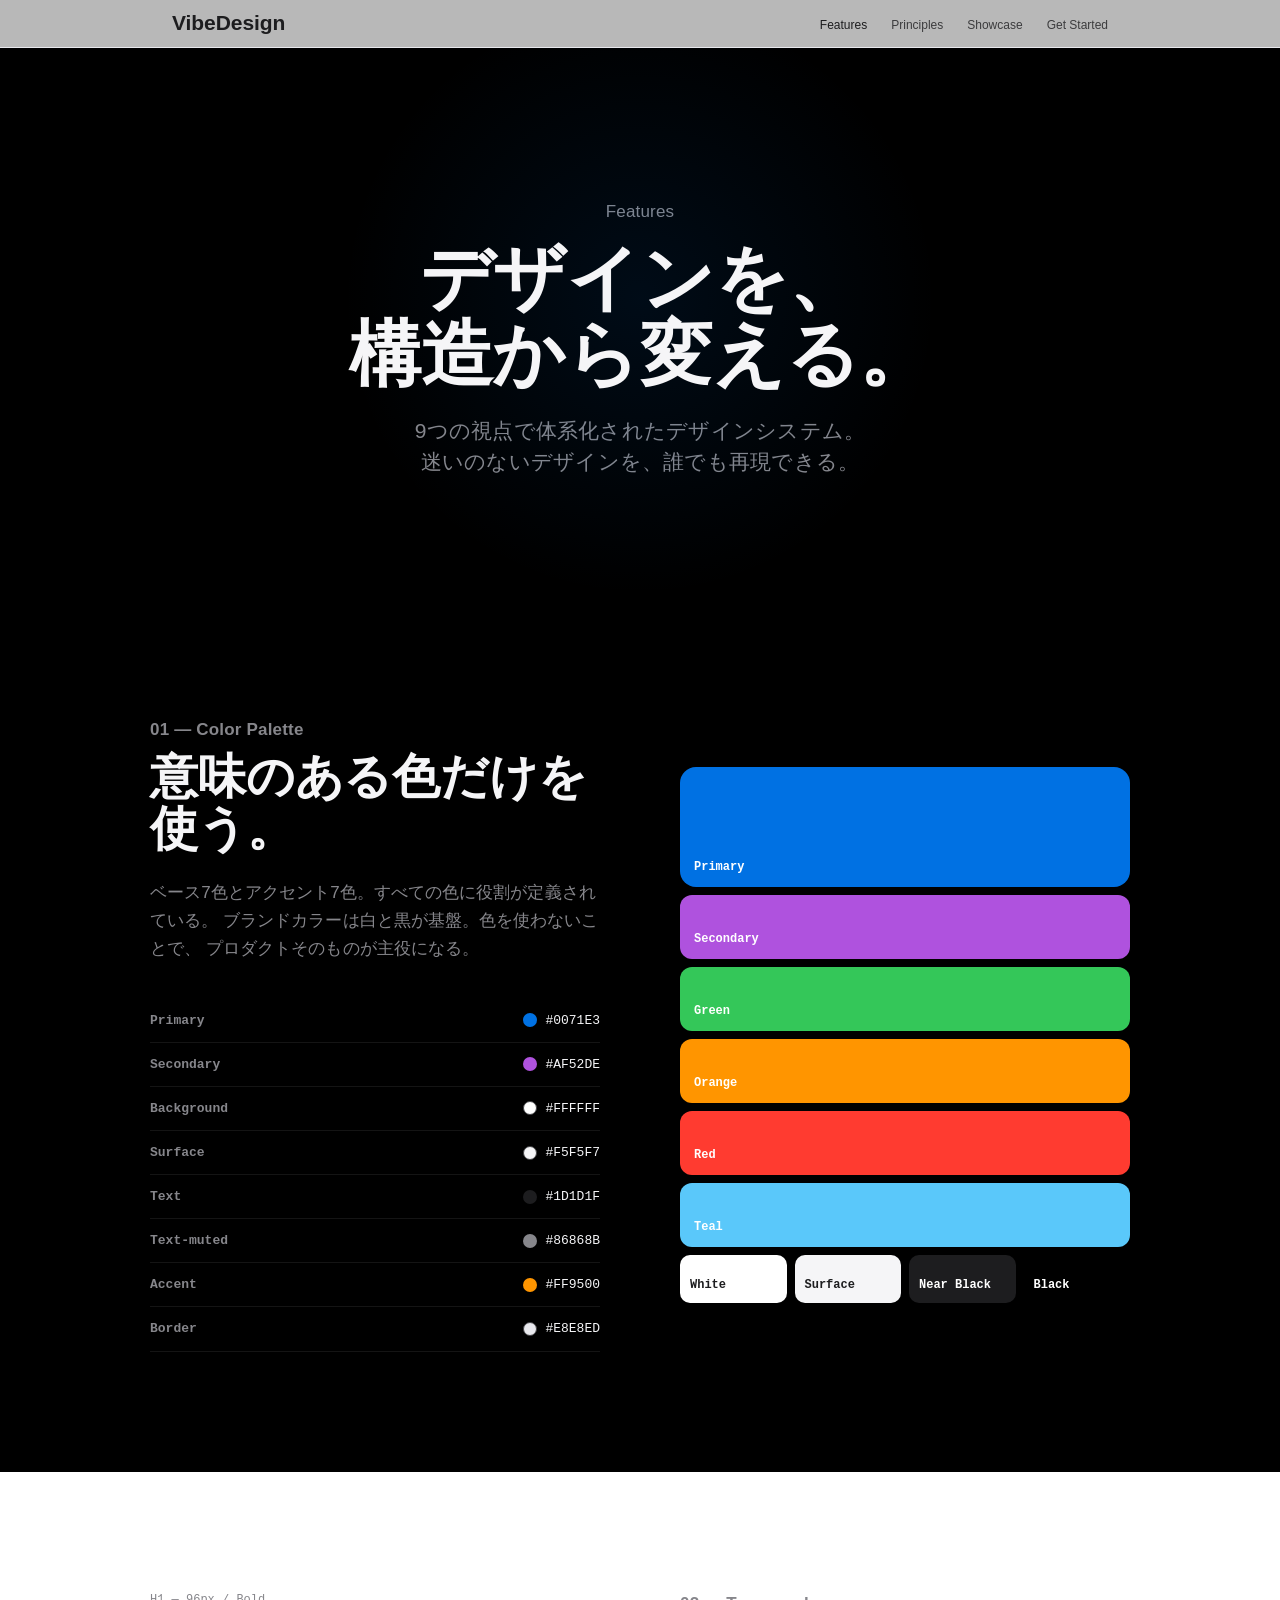
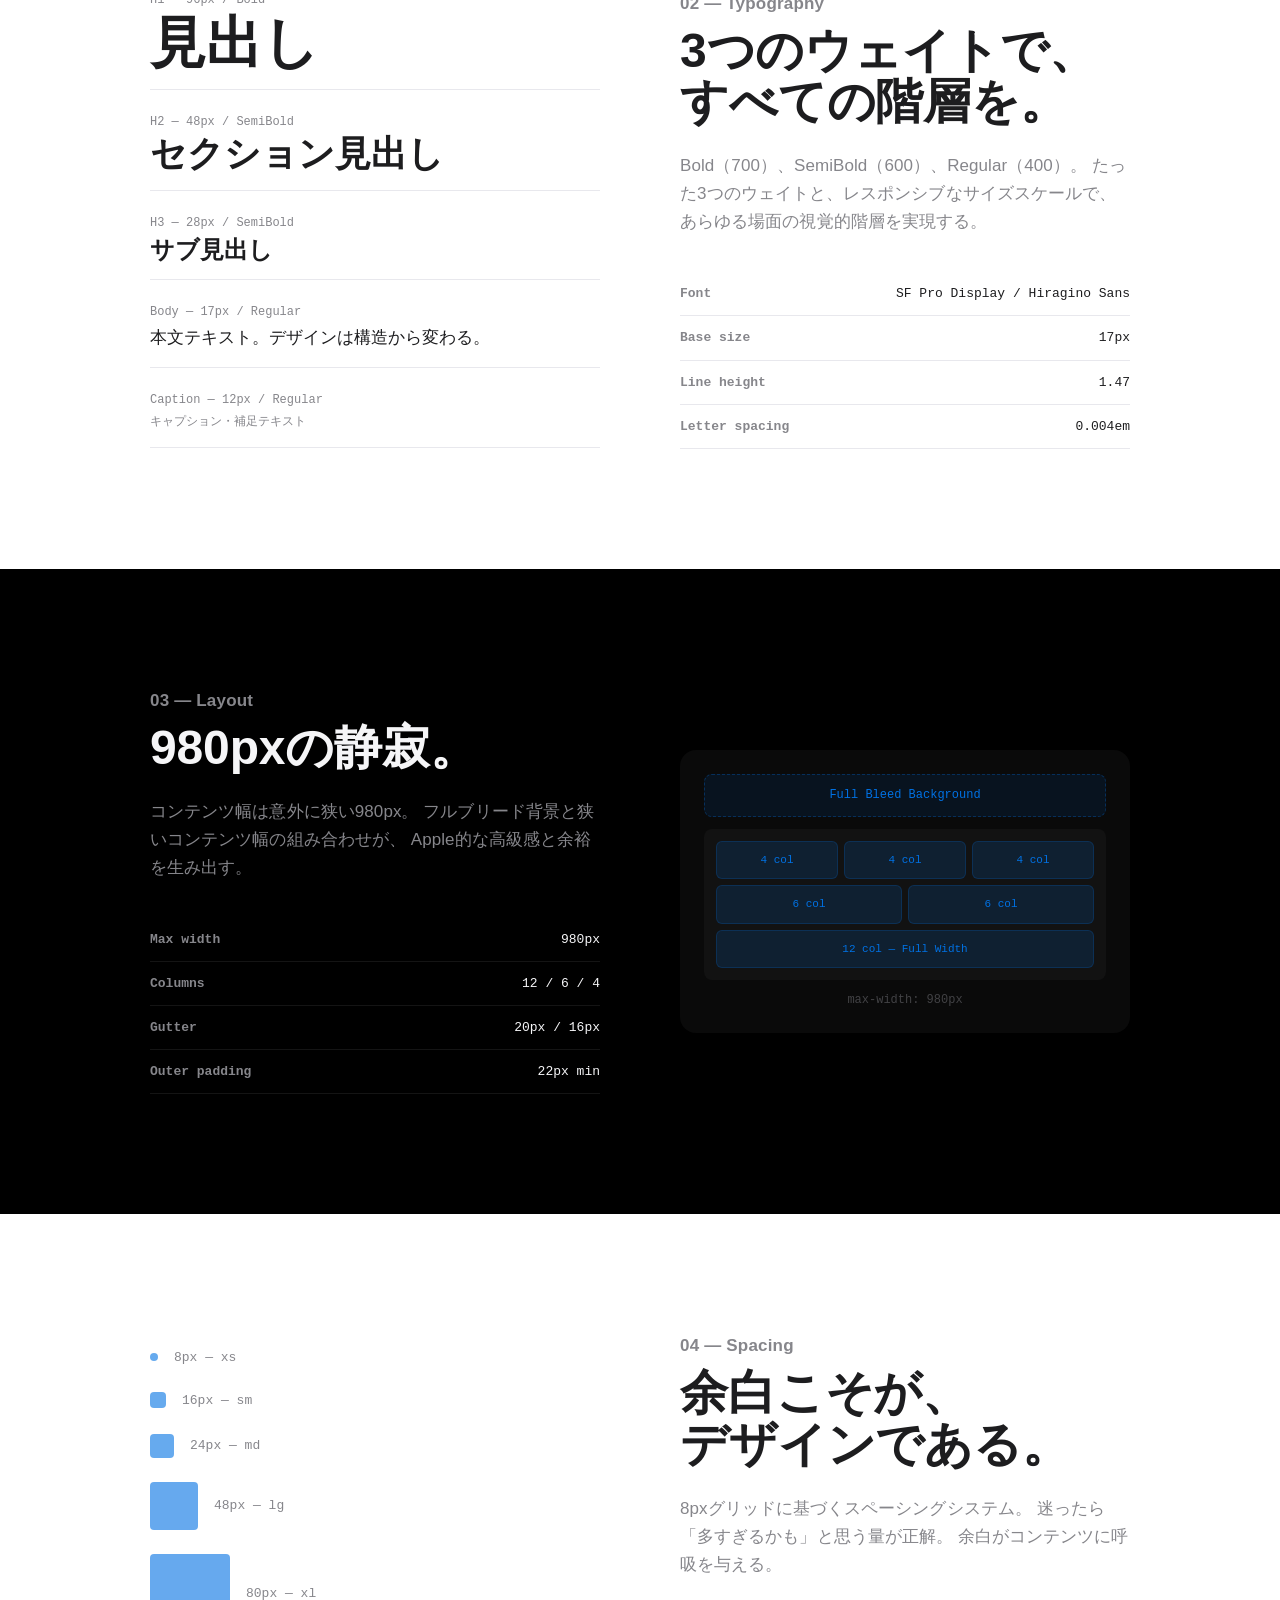
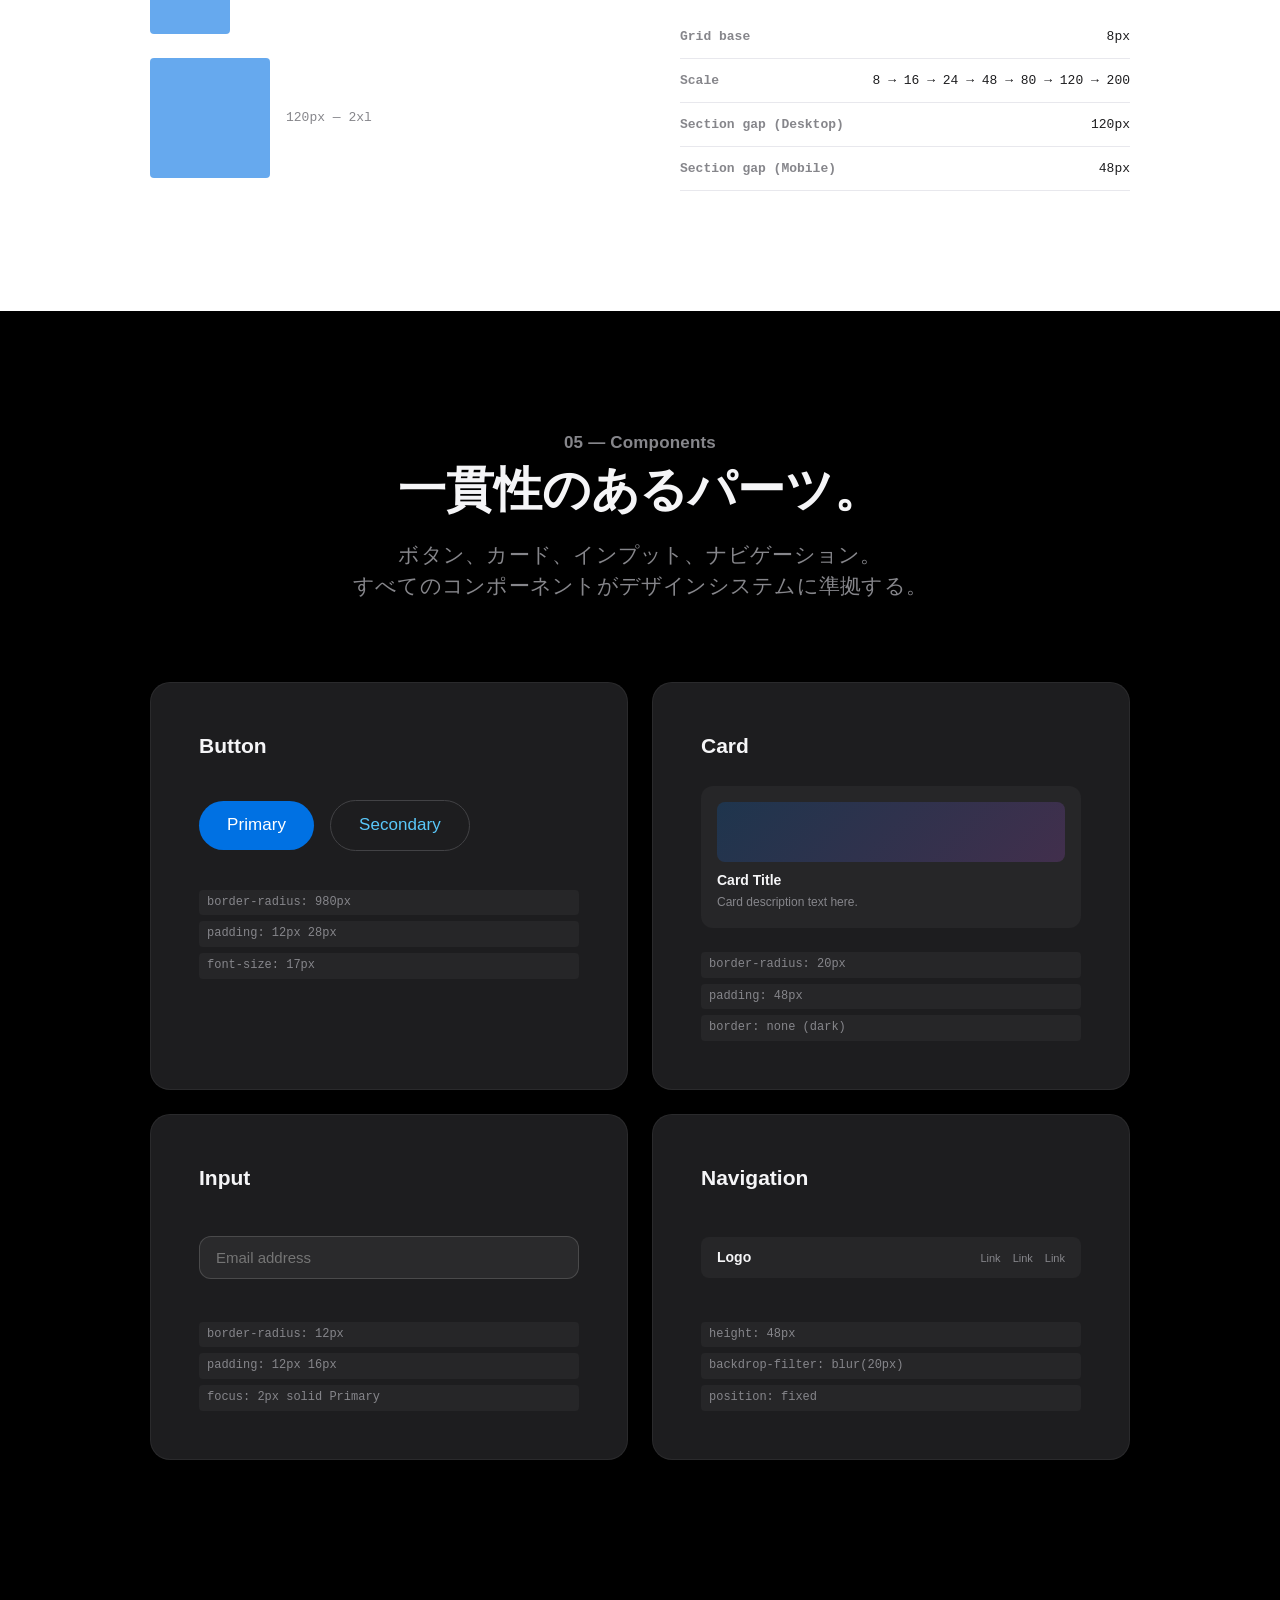
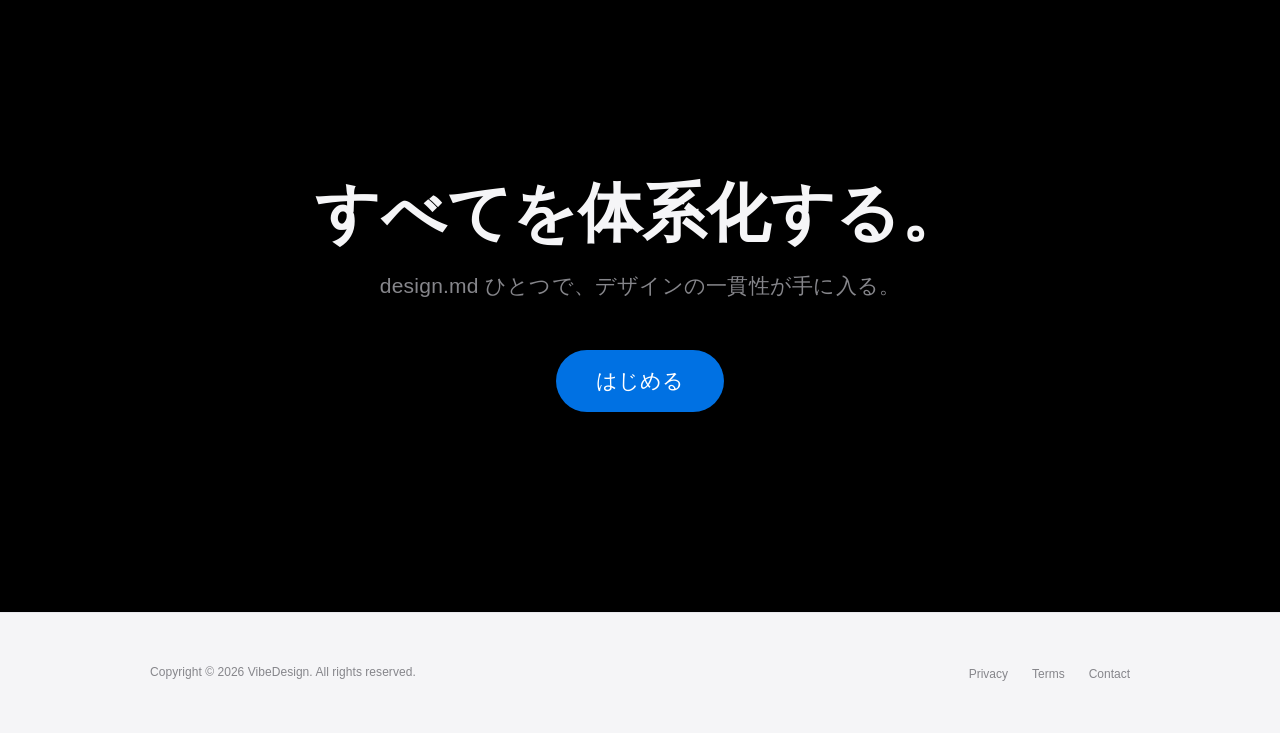
==== features.html @ 358c90bf "Initial commit: VibeDesign — Apple-style design system LP 5-page static site with shared CSS/JS, des" ====
<!DOCTYPE html>
<html lang="ja">
<head>
  <meta charset="UTF-8">
  <meta name="viewport" content="width=device-width, initial-scale=1.0">
  <title>Features — VibeDesign</title>
  <link rel="stylesheet" href="styles.css">
</head>
<body>

  <!-- Navigation -->
  <nav class="nav">
    <div class="nav-inner">
      <a href="index.html" class="nav-logo">VibeDesign</a>
      <ul class="nav-links">
        <li><a href="features.html" class="nav-active">Features</a></li>
        <li><a href="principles.html">Principles</a></li>
        <li><a href="showcase.html">Showcase</a></li>
        <li><a href="get-started.html">Get Started</a></li>
      </ul>
    </div>
  </nav>

  <!-- Page Hero -->
  <section class="page-hero">
    <p class="page-hero-label">Features</p>
    <h1 class="page-hero-title">デザインを、<br>構造から変える。</h1>
    <p class="page-hero-subtitle">
      9つの視点で体系化されたデザインシステム。<br>
      迷いのないデザインを、誰でも再現できる。
    </p>
  </section>

  <!-- Feature 1: Color -->
  <section class="section section-dark">
    <div class="section-inner">
      <div class="feature-detail">
        <div class="feature-detail-text">
          <p class="section-label">01 — Color Palette</p>
          <h2 class="section-title text-left">意味のある色だけを使う。</h2>
          <p class="feature-description">
            ベース7色とアクセント7色。すべての色に役割が定義されている。
            ブランドカラーは白と黒が基盤。色を使わないことで、
            プロダクトそのものが主役になる。
          </p>
          <div class="feature-specs">
            <div class="spec-item">
              <span class="spec-label">Primary</span>
              <span class="spec-value"><span class="color-dot" style="background:#0071E3;"></span>#0071E3</span>
            </div>
            <div class="spec-item">
              <span class="spec-label">Secondary</span>
              <span class="spec-value"><span class="color-dot" style="background:#AF52DE;"></span>#AF52DE</span>
            </div>
            <div class="spec-item">
              <span class="spec-label">Background</span>
              <span class="spec-value"><span class="color-dot" style="background:#FFFFFF; border: 1px solid #424245;"></span>#FFFFFF</span>
            </div>
            <div class="spec-item">
              <span class="spec-label">Surface</span>
              <span class="spec-value"><span class="color-dot" style="background:#F5F5F7; border: 1px solid #424245;"></span>#F5F5F7</span>
            </div>
            <div class="spec-item">
              <span class="spec-label">Text</span>
              <span class="spec-value"><span class="color-dot" style="background:#1D1D1F;"></span>#1D1D1F</span>
            </div>
            <div class="spec-item">
              <span class="spec-label">Text-muted</span>
              <span class="spec-value"><span class="color-dot" style="background:#86868B;"></span>#86868B</span>
            </div>
            <div class="spec-item">
              <span class="spec-label">Accent</span>
              <span class="spec-value"><span class="color-dot" style="background:#FF9500;"></span>#FF9500</span>
            </div>
            <div class="spec-item">
              <span class="spec-label">Border</span>
              <span class="spec-value"><span class="color-dot" style="background:#E8E8ED; border: 1px solid #424245;"></span>#E8E8ED</span>
            </div>
          </div>
        </div>
        <div class="feature-detail-visual">
          <div class="color-grid">
            <div class="color-swatch color-swatch-large" style="background:#0071E3;">
              <span class="swatch-label">Primary</span>
            </div>
            <div class="color-swatch" style="background:#AF52DE;">
              <span class="swatch-label">Secondary</span>
            </div>
            <div class="color-swatch" style="background:#34C759;">
              <span class="swatch-label">Green</span>
            </div>
            <div class="color-swatch" style="background:#FF9500;">
              <span class="swatch-label">Orange</span>
            </div>
            <div class="color-swatch" style="background:#FF3B30;">
              <span class="swatch-label">Red</span>
            </div>
            <div class="color-swatch" style="background:#5AC8FA;">
              <span class="swatch-label">Teal</span>
            </div>
            <div class="color-swatch-row">
              <div class="color-swatch-wide" style="background:#FFFFFF;"><span class="swatch-label" style="color:#1D1D1F;">White</span></div>
              <div class="color-swatch-wide" style="background:#F5F5F7;"><span class="swatch-label" style="color:#1D1D1F;">Surface</span></div>
              <div class="color-swatch-wide" style="background:#1D1D1F;"><span class="swatch-label">Near Black</span></div>
              <div class="color-swatch-wide" style="background:#000000;"><span class="swatch-label">Black</span></div>
            </div>
          </div>
        </div>
      </div>
    </div>
  </section>

  <!-- Feature 2: Typography -->
  <section class="section">
    <div class="section-inner">
      <div class="feature-detail feature-detail-reverse">
        <div class="feature-detail-text">
          <p class="section-label">02 — Typography</p>
          <h2 class="section-title text-left">3つのウェイトで、<br>すべての階層を。</h2>
          <p class="feature-description">
            Bold（700）、SemiBold（600）、Regular（400）。
            たった3つのウェイトと、レスポンシブなサイズスケールで、
            あらゆる場面の視覚的階層を実現する。
          </p>
          <div class="feature-specs">
            <div class="spec-item">
              <span class="spec-label">Font</span>
              <span class="spec-value">SF Pro Display / Hiragino Sans</span>
            </div>
            <div class="spec-item">
              <span class="spec-label">Base size</span>
              <span class="spec-value">17px</span>
            </div>
            <div class="spec-item">
              <span class="spec-label">Line height</span>
              <span class="spec-value">1.47</span>
            </div>
            <div class="spec-item">
              <span class="spec-label">Letter spacing</span>
              <span class="spec-value">0.004em</span>
            </div>
          </div>
        </div>
        <div class="feature-detail-visual">
          <div class="typo-showcase">
            <div class="typo-sample">
              <span class="typo-meta">H1 — 96px / Bold</span>
              <p class="typo-h1">見出し</p>
            </div>
            <div class="typo-sample">
              <span class="typo-meta">H2 — 48px / SemiBold</span>
              <p class="typo-h2">セクション見出し</p>
            </div>
            <div class="typo-sample">
              <span class="typo-meta">H3 — 28px / SemiBold</span>
              <p class="typo-h3">サブ見出し</p>
            </div>
            <div class="typo-sample">
              <span class="typo-meta">Body — 17px / Regular</span>
              <p class="typo-body">本文テキスト。デザインは構造から変わる。</p>
            </div>
            <div class="typo-sample">
              <span class="typo-meta">Caption — 12px / Regular</span>
              <p class="typo-caption">キャプション・補足テキスト</p>
            </div>
          </div>
        </div>
      </div>
    </div>
  </section>

  <!-- Feature 3: Layout -->
  <section class="section section-dark">
    <div class="section-inner">
      <div class="feature-detail">
        <div class="feature-detail-text">
          <p class="section-label">03 — Layout</p>
          <h2 class="section-title text-left">980pxの静寂。</h2>
          <p class="feature-description">
            コンテンツ幅は意外に狭い980px。
            フルブリード背景と狭いコンテンツ幅の組み合わせが、
            Apple的な高級感と余裕を生み出す。
          </p>
          <div class="feature-specs">
            <div class="spec-item">
              <span class="spec-label">Max width</span>
              <span class="spec-value">980px</span>
            </div>
            <div class="spec-item">
              <span class="spec-label">Columns</span>
              <span class="spec-value">12 / 6 / 4</span>
            </div>
            <div class="spec-item">
              <span class="spec-label">Gutter</span>
              <span class="spec-value">20px / 16px</span>
            </div>
            <div class="spec-item">
              <span class="spec-label">Outer padding</span>
              <span class="spec-value">22px min</span>
            </div>
          </div>
        </div>
        <div class="feature-detail-visual">
          <div class="layout-demo">
            <div class="layout-container">
              <div class="layout-fullbleed">Full Bleed Background</div>
              <div class="layout-content">
                <div class="layout-grid">
                  <div class="layout-col" style="grid-column: span 4;">4 col</div>
                  <div class="layout-col" style="grid-column: span 4;">4 col</div>
                  <div class="layout-col" style="grid-column: span 4;">4 col</div>
                  <div class="layout-col" style="grid-column: span 6;">6 col</div>
                  <div class="layout-col" style="grid-column: span 6;">6 col</div>
                  <div class="layout-col" style="grid-column: span 12;">12 col — Full Width</div>
                </div>
              </div>
              <div class="layout-label">max-width: 980px</div>
            </div>
          </div>
        </div>
      </div>
    </div>
  </section>

  <!-- Feature 4: Spacing -->
  <section class="section">
    <div class="section-inner">
      <div class="feature-detail feature-detail-reverse">
        <div class="feature-detail-text">
          <p class="section-label">04 — Spacing</p>
          <h2 class="section-title text-left">余白こそが、<br>デザインである。</h2>
          <p class="feature-description">
            8pxグリッドに基づくスペーシングシステム。
            迷ったら「多すぎるかも」と思う量が正解。
            余白がコンテンツに呼吸を与える。
          </p>
          <div class="feature-specs">
            <div class="spec-item">
              <span class="spec-label">Grid base</span>
              <span class="spec-value">8px</span>
            </div>
            <div class="spec-item">
              <span class="spec-label">Scale</span>
              <span class="spec-value">8 → 16 → 24 → 48 → 80 → 120 → 200</span>
            </div>
            <div class="spec-item">
              <span class="spec-label">Section gap (Desktop)</span>
              <span class="spec-value">120px</span>
            </div>
            <div class="spec-item">
              <span class="spec-label">Section gap (Mobile)</span>
              <span class="spec-value">48px</span>
            </div>
          </div>
        </div>
        <div class="feature-detail-visual">
          <div class="spacing-demo">
            <div class="spacing-row">
              <div class="spacing-block" style="width: 8px; height: 8px;"></div>
              <span class="spacing-label">8px — xs</span>
            </div>
            <div class="spacing-row">
              <div class="spacing-block" style="width: 16px; height: 16px;"></div>
              <span class="spacing-label">16px — sm</span>
            </div>
            <div class="spacing-row">
              <div class="spacing-block" style="width: 24px; height: 24px;"></div>
              <span class="spacing-label">24px — md</span>
            </div>
            <div class="spacing-row">
              <div class="spacing-block" style="width: 48px; height: 48px;"></div>
              <span class="spacing-label">48px — lg</span>
            </div>
            <div class="spacing-row">
              <div class="spacing-block" style="width: 80px; height: 80px;"></div>
              <span class="spacing-label">80px — xl</span>
            </div>
            <div class="spacing-row">
              <div class="spacing-block" style="width: 120px; height: 120px;"></div>
              <span class="spacing-label">120px — 2xl</span>
            </div>
          </div>
        </div>
      </div>
    </div>
  </section>

  <!-- Feature 5: Components -->
  <section class="section section-dark">
    <div class="section-inner">
      <p class="section-label">05 — Components</p>
      <h2 class="section-title" style="color: var(--off-white);">一貫性のあるパーツ。</h2>
      <p class="section-subtitle">
        ボタン、カード、インプット、ナビゲーション。<br>
        すべてのコンポーネントがデザインシステムに準拠する。
      </p>

      <div class="component-grid">
        <!-- Buttons -->
        <div class="component-card">
          <h3>Button</h3>
          <div class="component-demo">
            <a href="#" class="btn btn-primary">Primary</a>
            <a href="#" class="btn btn-secondary">Secondary</a>
          </div>
          <div class="component-specs">
            <code>border-radius: 980px</code>
            <code>padding: 12px 28px</code>
            <code>font-size: 17px</code>
          </div>
        </div>

        <!-- Card -->
        <div class="component-card">
          <h3>Card</h3>
          <div class="component-demo">
            <div class="demo-card">
              <div class="demo-card-img"></div>
              <p class="demo-card-title">Card Title</p>
              <p class="demo-card-text">Card description text here.</p>
            </div>
          </div>
          <div class="component-specs">
            <code>border-radius: 20px</code>
            <code>padding: 48px</code>
            <code>border: none (dark)</code>
          </div>
        </div>

        <!-- Input -->
        <div class="component-card">
          <h3>Input</h3>
          <div class="component-demo">
            <input type="text" class="demo-input" placeholder="Email address" readonly>
          </div>
          <div class="component-specs">
            <code>border-radius: 12px</code>
            <code>padding: 12px 16px</code>
            <code>focus: 2px solid Primary</code>
          </div>
        </div>

        <!-- Nav -->
        <div class="component-card">
          <h3>Navigation</h3>
          <div class="component-demo">
            <div class="demo-nav">
              <span class="demo-nav-logo">Logo</span>
              <div class="demo-nav-links">
                <span>Link</span>
                <span>Link</span>
                <span>Link</span>
              </div>
            </div>
          </div>
          <div class="component-specs">
            <code>height: 48px</code>
            <code>backdrop-filter: blur(20px)</code>
            <code>position: fixed</code>
          </div>
        </div>
      </div>
    </div>
  </section>

  <!-- CTA -->
  <section class="section-cta">
    <h2 class="cta-title fade-in">すべてを体系化する。</h2>
    <p class="cta-subtitle fade-in">design.md ひとつで、デザインの一貫性が手に入る。</p>
    <div class="fade-in" style="text-align: center;">
      <a href="get-started.html" class="btn btn-primary btn-large">はじめる</a>
    </div>
  </section>

  <!-- Footer -->
  <footer class="footer">
    <div class="footer-inner">
      <p class="footer-text">Copyright &copy; 2026 VibeDesign. All rights reserved.</p>
      <ul class="footer-links">
        <li><a href="#">Privacy</a></li>
        <li><a href="#">Terms</a></li>
        <li><a href="#">Contact</a></li>
      </ul>
    </div>
  </footer>

  <script src="scripts.js"></script>
</body>
</html>
---- styles.css ----
/* ============================================
   CSS Variables — design.md カラーパレット準拠
   ============================================ */
:root {
  /* Base Colors */
  --white: #FFFFFF;
  --off-white: #F5F5F7;
  --light-gray: #E8E8ED;
  --mid-gray: #86868B;
  --dark-gray: #424245;
  --near-black: #1D1D1F;
  --pure-black: #000000;

  /* Accent Colors */
  --blue: #0071E3;
  --blue-hover: #0077ED;
  --green: #34C759;
  --orange: #FF9500;
  --red: #FF3B30;
  --purple: #AF52DE;
  --teal: #5AC8FA;

  /* Spacing Scale (8px grid) */
  --space-xs: 8px;
  --space-sm: 16px;
  --space-md: 24px;
  --space-lg: 48px;
  --space-xl: 80px;
  --space-2xl: 120px;
  --space-3xl: 200px;

  /* Typography */
  --font-primary: "SF Pro Display", "SF Pro Icons", "Hiragino Sans", "Hiragino Kaku Gothic ProN", "Yu Gothic", "Meiryo", -apple-system, BlinkMacSystemFont, "Helvetica Neue", Helvetica, Arial, sans-serif;
  --font-mono: "SF Mono", "Fira Code", "Fira Mono", Menlo, Consolas, monospace;
}

/* ============================================
   Reset & Base
   ============================================ */
*, *::before, *::after {
  margin: 0;
  padding: 0;
  box-sizing: border-box;
}

html {
  font-size: 16px;
  scroll-behavior: smooth;
  -webkit-font-smoothing: antialiased;
  -moz-osx-font-smoothing: grayscale;
}

body {
  font-family: var(--font-primary);
  color: var(--near-black);
  background: var(--white);
  line-height: 1.47;
  overflow-x: hidden;
}

a {
  color: var(--blue);
  text-decoration: none;
  transition: color 0.2s ease;
}
a:hover {
  color: var(--blue-hover);
  text-decoration: underline;
}

img {
  max-width: 100%;
  height: auto;
  display: block;
}

/* ============================================
   Navigation
   ============================================ */
.nav {
  position: fixed;
  top: 0;
  left: 0;
  right: 0;
  height: 48px;
  background: rgba(255, 255, 255, 0.72);
  backdrop-filter: saturate(180%) blur(20px);
  -webkit-backdrop-filter: saturate(180%) blur(20px);
  border-bottom: 1px solid var(--light-gray);
  z-index: 1000;
  display: flex;
  align-items: center;
  justify-content: center;
}

.nav-inner {
  width: 100%;
  max-width: 980px;
  padding: 0 22px;
  display: flex;
  align-items: center;
  justify-content: space-between;
}

.nav-logo {
  font-size: 21px;
  font-weight: 600;
  color: var(--near-black);
  letter-spacing: -0.003em;
  text-decoration: none;
}
.nav-logo:hover {
  color: var(--near-black);
  text-decoration: none;
}

.nav-links {
  display: flex;
  gap: var(--space-md);
  list-style: none;
}

.nav-links a {
  font-size: 12px;
  color: var(--near-black);
  opacity: 0.8;
  transition: opacity 0.2s ease;
  text-decoration: none;
}
.nav-links a:hover,
.nav-links a.nav-active {
  opacity: 1;
  text-decoration: none;
}

/* ============================================
   Buttons
   ============================================ */
.btn {
  display: inline-flex;
  align-items: center;
  justify-content: center;
  padding: 12px 28px;
  border-radius: 980px;
  font-size: 17px;
  font-weight: 400;
  font-family: var(--font-primary);
  cursor: pointer;
  transition: all 0.3s ease;
  border: none;
  text-decoration: none;
  letter-spacing: 0.004em;
}
.btn:hover {
  text-decoration: none;
}

.btn-primary {
  background: var(--blue);
  color: var(--white);
}
.btn-primary:hover {
  background: var(--blue-hover);
  color: var(--white);
}

.btn-secondary {
  background: transparent;
  color: var(--teal);
  border: 1px solid var(--dark-gray);
}
.btn-secondary:hover {
  color: var(--white);
  border-color: var(--mid-gray);
}

.btn-large {
  font-size: 21px;
  padding: 16px 40px;
}

/* ============================================
   Section Base
   ============================================ */
.section {
  padding: var(--space-2xl) 22px;
}

.section-inner {
  max-width: 980px;
  margin: 0 auto;
}

.section-label {
  font-size: 17px;
  font-weight: 600;
  color: var(--mid-gray);
  text-align: center;
  margin-bottom: var(--space-xs);
  letter-spacing: 0.011em;
}

.section-title {
  font-size: 48px;
  font-weight: 600;
  line-height: 1.08;
  letter-spacing: -0.003em;
  text-align: center;
  margin-bottom: var(--space-md);
}

.section-title.text-left {
  text-align: left;
}

.section-subtitle {
  font-size: 21px;
  font-weight: 400;
  color: var(--mid-gray);
  text-align: center;
  max-width: 600px;
  margin: 0 auto var(--space-xl);
  line-height: 1.47;
  letter-spacing: 0.011em;
}

.section-dark {
  background: var(--pure-black);
  color: var(--off-white);
}

.section-dark .section-title {
  color: var(--off-white);
}

.section-dark .section-label {
  color: var(--mid-gray);
}

.section-light-gray {
  background: var(--off-white);
}

/* ============================================
   Page Hero (Sub Pages)
   ============================================ */
.page-hero {
  min-height: 60vh;
  background: var(--pure-black);
  display: flex;
  flex-direction: column;
  align-items: center;
  justify-content: center;
  text-align: center;
  padding: var(--space-3xl) 22px var(--space-2xl);
  position: relative;
  overflow: hidden;
}

.page-hero::before {
  content: '';
  position: absolute;
  top: 50%;
  left: 50%;
  transform: translate(-50%, -50%);
  width: 600px;
  height: 600px;
  background: radial-gradient(circle, rgba(0, 113, 227, 0.1) 0%, transparent 70%);
  pointer-events: none;
}

.page-hero-label {
  font-size: 17px;
  font-weight: 400;
  color: var(--mid-gray);
  margin-bottom: var(--space-sm);
  letter-spacing: 0.011em;
  text-align: center;
  width: 100%;
}

.page-hero-title {
  font-size: 72px;
  font-weight: 700;
  color: var(--off-white);
  line-height: 1.05;
  letter-spacing: -0.003em;
  margin-bottom: var(--space-md);
  position: relative;
  z-index: 1;
  text-align: center;
  width: 100%;
}

.page-hero-subtitle {
  font-size: 21px;
  font-weight: 400;
  color: var(--mid-gray);
  line-height: 1.47;
  max-width: 600px;
  margin: 0 auto;
  letter-spacing: 0.011em;
  text-align: center;
}

/* ============================================
   Feature Detail (2-column)
   ============================================ */
.feature-detail {
  display: grid;
  grid-template-columns: 1fr 1fr;
  gap: var(--space-xl);
  align-items: center;
}

.feature-detail-reverse {
  direction: rtl;
}
.feature-detail-reverse > * {
  direction: ltr;
}

.feature-description {
  font-size: 17px;
  color: var(--mid-gray);
  line-height: 1.65;
  margin-bottom: var(--space-lg);
  letter-spacing: 0.004em;
}

.section-dark .feature-description {
  color: var(--mid-gray);
}

.feature-detail .section-label {
  text-align: left;
}

.feature-specs {
  display: flex;
  flex-direction: column;
  gap: 12px;
}

.spec-item {
  display: flex;
  justify-content: space-between;
  align-items: center;
  padding-bottom: 12px;
  border-bottom: 1px solid var(--light-gray);
  font-size: 14px;
}

.section-dark .spec-item {
  border-bottom-color: rgba(255, 255, 255, 0.08);
}

.spec-label {
  font-weight: 600;
  color: var(--mid-gray);
  font-family: var(--font-mono);
  font-size: 13px;
}

.spec-value {
  font-family: var(--font-mono);
  font-size: 13px;
  display: flex;
  align-items: center;
  gap: 8px;
}

.section-dark .spec-value {
  color: var(--off-white);
}

.color-dot {
  width: 14px;
  height: 14px;
  border-radius: 50%;
  display: inline-block;
  flex-shrink: 0;
}

/* Color Grid */
.color-grid {
  display: flex;
  flex-direction: column;
  gap: 8px;
}

.color-swatch {
  height: 64px;
  border-radius: 12px;
  display: flex;
  align-items: flex-end;
  padding: 10px 14px;
}

.color-swatch-large {
  height: 120px;
  border-radius: 16px;
}

.swatch-label {
  font-size: 12px;
  font-weight: 600;
  color: var(--white);
  font-family: var(--font-mono);
}

.color-swatch-row {
  display: grid;
  grid-template-columns: repeat(4, 1fr);
  gap: 8px;
}

.color-swatch-wide {
  height: 48px;
  border-radius: 10px;
  display: flex;
  align-items: flex-end;
  padding: 8px 10px;
}

/* Typography Showcase */
.typo-showcase {
  display: flex;
  flex-direction: column;
  gap: var(--space-md);
}

.typo-sample {
  padding-bottom: var(--space-sm);
  border-bottom: 1px solid var(--light-gray);
}

.typo-meta {
  font-size: 12px;
  font-family: var(--font-mono);
  color: var(--mid-gray);
  display: block;
  margin-bottom: 4px;
}

.typo-h1 {
  font-size: 56px;
  font-weight: 700;
  line-height: 1.05;
  letter-spacing: -0.003em;
}
.typo-h2 {
  font-size: 36px;
  font-weight: 600;
  line-height: 1.08;
}
.typo-h3 {
  font-size: 24px;
  font-weight: 600;
  line-height: 1.1;
}
.typo-body {
  font-size: 17px;
  font-weight: 400;
  line-height: 1.47;
}
.typo-caption {
  font-size: 12px;
  font-weight: 400;
  color: var(--mid-gray);
}

/* Layout Demo */
.layout-demo {
  background: rgba(255, 255, 255, 0.04);
  border-radius: 16px;
  padding: var(--space-md);
}

.layout-container {
  display: flex;
  flex-direction: column;
  gap: 12px;
}

.layout-fullbleed {
  background: rgba(0, 113, 227, 0.1);
  border: 1px dashed rgba(0, 113, 227, 0.3);
  border-radius: 8px;
  padding: 12px;
  text-align: center;
  font-size: 12px;
  color: var(--blue);
  font-family: var(--font-mono);
}

.layout-content {
  background: rgba(255, 255, 255, 0.03);
  border-radius: 8px;
  padding: 12px;
}

.layout-grid {
  display: grid;
  grid-template-columns: repeat(12, 1fr);
  gap: 6px;
}

.layout-col {
  background: rgba(0, 113, 227, 0.15);
  border: 1px solid rgba(0, 113, 227, 0.2);
  border-radius: 6px;
  padding: 10px;
  text-align: center;
  font-size: 11px;
  font-family: var(--font-mono);
  color: var(--blue);
}

.layout-label {
  text-align: center;
  font-size: 12px;
  color: var(--dark-gray);
  font-family: var(--font-mono);
}

/* Spacing Demo */
.spacing-demo {
  display: flex;
  flex-direction: column;
  gap: var(--space-md);
  align-items: flex-start;
}

.spacing-row {
  display: flex;
  align-items: center;
  gap: var(--space-sm);
}

.spacing-block {
  background: var(--blue);
  border-radius: 4px;
  opacity: 0.6;
  flex-shrink: 0;
}

.spacing-label {
  font-size: 13px;
  font-family: var(--font-mono);
  color: var(--mid-gray);
  white-space: nowrap;
}

/* Component Grid */
.component-grid {
  display: grid;
  grid-template-columns: repeat(2, 1fr);
  gap: var(--space-md);
}

.component-card {
  background: var(--near-black);
  border-radius: 20px;
  padding: var(--space-lg);
  border: 1px solid rgba(255, 255, 255, 0.06);
}

.component-card h3 {
  font-size: 21px;
  font-weight: 600;
  color: var(--off-white);
  margin-bottom: var(--space-md);
}

.component-demo {
  display: flex;
  flex-wrap: wrap;
  gap: var(--space-sm);
  align-items: center;
  margin-bottom: var(--space-md);
  min-height: 80px;
}

.component-specs {
  display: flex;
  flex-direction: column;
  gap: 6px;
}

.component-specs code {
  font-size: 12px;
  font-family: var(--font-mono);
  color: var(--mid-gray);
  background: rgba(255, 255, 255, 0.04);
  padding: 4px 8px;
  border-radius: 4px;
}

/* Demo Card */
.demo-card {
  background: rgba(255, 255, 255, 0.04);
  border-radius: 12px;
  padding: var(--space-sm);
  width: 100%;
}

.demo-card-img {
  height: 60px;
  background: linear-gradient(135deg, rgba(0, 113, 227, 0.2), rgba(175, 82, 222, 0.2));
  border-radius: 8px;
  margin-bottom: 8px;
}

.demo-card-title {
  font-size: 14px;
  font-weight: 600;
  color: var(--off-white);
  margin-bottom: 4px;
}

.demo-card-text {
  font-size: 12px;
  color: var(--mid-gray);
}

/* Demo Input */
.demo-input {
  width: 100%;
  padding: 12px 16px;
  border-radius: 12px;
  border: 1px solid rgba(255, 255, 255, 0.15);
  background: rgba(255, 255, 255, 0.06);
  font-size: 15px;
  font-family: var(--font-primary);
  color: var(--mid-gray);
  outline: none;
}

/* Demo Nav */
.demo-nav {
  width: 100%;
  background: rgba(255, 255, 255, 0.04);
  border-radius: 8px;
  padding: 10px 16px;
  display: flex;
  justify-content: space-between;
  align-items: center;
}

.demo-nav-logo {
  font-size: 14px;
  font-weight: 600;
  color: var(--off-white);
}

.demo-nav-links {
  display: flex;
  gap: 12px;
}

.demo-nav-links span {
  font-size: 11px;
  color: var(--mid-gray);
}

/* ============================================
   Principles Page
   ============================================ */
.principle-detail {
  margin-bottom: var(--space-xl);
}

.principle-detail:last-child {
  margin-bottom: 0;
}

.principle-detail-header {
  display: flex;
  align-items: center;
  gap: var(--space-md);
  margin-bottom: var(--space-lg);
}

.principle-detail-number {
  font-size: 64px;
  font-weight: 700;
  line-height: 1;
  background: linear-gradient(135deg, var(--blue), var(--purple));
  -webkit-background-clip: text;
  -webkit-text-fill-color: transparent;
  background-clip: text;
  flex-shrink: 0;
}

.principle-detail-title {
  font-size: 48px;
  font-weight: 600;
  line-height: 1.08;
}

.principle-detail-en {
  font-size: 17px;
  color: var(--mid-gray);
  letter-spacing: 0.011em;
}

.principle-detail-body {
  display: grid;
  grid-template-columns: 1fr 1fr;
  gap: var(--space-xl);
  align-items: start;
}

.principle-detail-text p {
  font-size: 17px;
  line-height: 1.65;
  margin-bottom: var(--space-md);
  letter-spacing: 0.004em;
}

.section-dark .principle-detail-text p {
  color: var(--mid-gray);
}

.principle-rules {
  list-style: none;
  display: flex;
  flex-direction: column;
  gap: 8px;
}

.principle-rules li {
  font-size: 15px;
  color: var(--mid-gray);
  padding-left: 20px;
  position: relative;
  line-height: 1.5;
}

.principle-rules li::before {
  content: '';
  position: absolute;
  left: 0;
  top: 8px;
  width: 6px;
  height: 6px;
  border-radius: 50%;
  background: var(--blue);
}

/* Demo badges */
.demo-badge {
  display: inline-block;
  font-size: 11px;
  font-weight: 600;
  padding: 4px 10px;
  border-radius: 6px;
  margin-bottom: 12px;
  font-family: var(--font-mono);
}

.demo-badge-do {
  background: rgba(52, 199, 89, 0.15);
  color: var(--green);
}

.demo-badge-dont {
  background: rgba(255, 59, 48, 0.15);
  color: var(--red);
}

/* Proximity demo */
.proximity-demo {
  display: grid;
  grid-template-columns: 1fr 1fr;
  gap: var(--space-md);
}

.proximity-bad,
.proximity-good {
  background: var(--off-white);
  border-radius: 12px;
  padding: var(--space-md);
}

.section-dark .proximity-bad,
.section-dark .proximity-good {
  background: rgba(255, 255, 255, 0.04);
}

.proximity-item {
  background: var(--light-gray);
  border-radius: 4px;
  padding: 6px 12px;
  font-size: 12px;
  color: var(--dark-gray);
  font-family: var(--font-mono);
}

.section-dark .proximity-item {
  background: rgba(255, 255, 255, 0.08);
  color: var(--mid-gray);
}

/* Alignment demo */
.alignment-demo {
  display: grid;
  grid-template-columns: 1fr 1fr;
  gap: var(--space-md);
}

.alignment-bad,
.alignment-good {
  background: rgba(255, 255, 255, 0.04);
  border-radius: 12px;
  padding: var(--space-md);
  display: flex;
  flex-direction: column;
  gap: 10px;
}

.align-line {
  height: 10px;
  background: rgba(255, 255, 255, 0.15);
  border-radius: 4px;
}

.alignment-good {
  position: relative;
}

.align-guide {
  position: absolute;
  left: var(--space-md);
  top: 40px;
  bottom: var(--space-md);
  width: 1px;
  border-left: 1px dashed var(--blue);
  opacity: 0.5;
}

/* Repetition demo */
.repetition-demo {
  display: grid;
  grid-template-columns: repeat(3, 1fr);
  gap: var(--space-sm);
}

.rep-card {
  background: var(--off-white);
  border-radius: 12px;
  padding: var(--space-md);
  text-align: center;
}

.rep-card-icon {
  width: 40px;
  height: 40px;
  border-radius: 10px;
  display: inline-flex;
  align-items: center;
  justify-content: center;
  font-size: 16px;
  font-weight: 700;
  margin-bottom: 12px;
}

.rep-card-line {
  height: 8px;
  background: var(--light-gray);
  border-radius: 4px;
  margin-bottom: 6px;
}

.rep-card-line.short {
  width: 60%;
  margin: 0 auto;
}

/* Contrast demo */
.contrast-demo {
  display: grid;
  grid-template-columns: 1fr 1fr;
  gap: var(--space-md);
}

.contrast-bad,
.contrast-good {
  background: rgba(255, 255, 255, 0.04);
  border-radius: 12px;
  padding: var(--space-md);
}

/* Hierarchy demo */
.hierarchy-demo {
  max-width: 700px;
  margin: 0 auto;
  display: flex;
  flex-direction: column;
  gap: var(--space-md);
}

.hierarchy-level {
  display: flex;
  align-items: center;
  gap: var(--space-md);
  padding: var(--space-sm) 0;
  border-bottom: 1px solid var(--light-gray);
}

.hierarchy-tag {
  font-size: 11px;
  font-weight: 600;
  font-family: var(--font-mono);
  color: var(--blue);
  background: rgba(0, 113, 227, 0.1);
  padding: 4px 10px;
  border-radius: 6px;
  white-space: nowrap;
  flex-shrink: 0;
  width: 64px;
  text-align: center;
}

.hierarchy-l1 { font-size: 48px; font-weight: 700; flex: 1; }
.hierarchy-l2 { font-size: 32px; font-weight: 600; flex: 1; }
.hierarchy-l3 { font-size: 21px; font-weight: 400; flex: 1; }
.hierarchy-l4 { font-size: 17px; font-weight: 400; color: var(--blue); flex: 1; }
.hierarchy-l5 { font-size: 12px; font-weight: 400; color: var(--mid-gray); flex: 1; }

.hierarchy-spec {
  font-size: 12px;
  font-family: var(--font-mono);
  color: var(--mid-gray);
  white-space: nowrap;
  flex-shrink: 0;
}

/* ============================================
   Showcase Page
   ============================================ */

/* Browser Mock */
.browser-mock {
  border-radius: 16px;
  overflow: hidden;
  border: 1px solid var(--light-gray);
  box-shadow: 0 8px 40px rgba(0, 0, 0, 0.08);
}

.section-dark .browser-mock {
  border-color: rgba(255, 255, 255, 0.08);
  box-shadow: 0 8px 40px rgba(0, 0, 0, 0.3);
}

.browser-mock-bar {
  display: flex;
  align-items: center;
  gap: 8px;
  padding: 14px 18px;
  background: var(--off-white);
  border-bottom: 1px solid var(--light-gray);
}

.section-dark .browser-mock-bar {
  background: var(--near-black);
  border-bottom-color: rgba(255, 255, 255, 0.06);
}

.mock-dot {
  width: 12px;
  height: 12px;
  border-radius: 50%;
  flex-shrink: 0;
}

.mock-url {
  flex: 1;
  margin-left: 8px;
  background: var(--white);
  border: 1px solid var(--light-gray);
  border-radius: 6px;
  padding: 4px 12px;
  font-size: 12px;
  font-family: var(--font-mono);
  color: var(--mid-gray);
}

.section-dark .mock-url {
  background: rgba(255, 255, 255, 0.06);
  border-color: rgba(255, 255, 255, 0.08);
}

.browser-mock-body {
  padding: var(--space-lg);
}

/* Light mock */
.mock-light {
  background: var(--white);
}

.mock-nav-bar {
  display: flex;
  justify-content: space-between;
  align-items: center;
  margin-bottom: var(--space-lg);
  padding-bottom: var(--space-sm);
  border-bottom: 1px solid var(--light-gray);
}

.mock-logo-text {
  font-size: 16px;
  font-weight: 600;
  color: var(--near-black);
}

.mock-nav-items {
  display: flex;
  gap: 12px;
}

.mock-nav-items span {
  width: 40px;
  height: 8px;
  background: var(--light-gray);
  border-radius: 4px;
  display: block;
}

.mock-hero-block {
  text-align: center;
  padding: var(--space-xl) 0;
}

.mock-hero-title {
  width: 60%;
  height: 24px;
  background: var(--near-black);
  border-radius: 6px;
  margin: 0 auto var(--space-sm);
}

.mock-hero-sub {
  width: 40%;
  height: 12px;
  background: var(--light-gray);
  border-radius: 4px;
  margin: 0 auto var(--space-md);
}

.mock-hero-btn {
  width: 100px;
  height: 32px;
  background: var(--blue);
  border-radius: 980px;
  margin: 0 auto;
}

.mock-cards-row {
  display: grid;
  grid-template-columns: repeat(3, 1fr);
  gap: var(--space-sm);
}

.mock-card-item {
  border: 1px solid var(--light-gray);
  border-radius: 12px;
  padding: var(--space-sm);
}

.mock-card-img {
  height: 60px;
  background: var(--off-white);
  border-radius: 8px;
  margin-bottom: 10px;
}

.mock-card-line {
  height: 8px;
  background: var(--light-gray);
  border-radius: 4px;
  margin-bottom: 6px;
}

.mock-card-line.short {
  width: 60%;
}

/* Dark mock */
.mock-dark {
  background: var(--pure-black);
}

.mock-hero-block-dark {
  text-align: center;
  padding: var(--space-xl) 0;
  position: relative;
}

.mock-product-glow {
  width: 120px;
  height: 120px;
  border-radius: 50%;
  background: radial-gradient(circle, rgba(0, 113, 227, 0.3), transparent 70%);
  margin: 0 auto var(--space-md);
}

.mock-hero-title-dark {
  width: 50%;
  height: 20px;
  background: var(--off-white);
  border-radius: 6px;
  margin: 0 auto var(--space-sm);
}

.mock-hero-sub-dark {
  width: 35%;
  height: 10px;
  background: var(--dark-gray);
  border-radius: 4px;
  margin: 0 auto;
}

.mock-features-dark {
  display: grid;
  grid-template-columns: 1fr 1fr;
  gap: var(--space-sm);
  padding-top: var(--space-md);
}

.mock-feature-card-dark {
  background: var(--near-black);
  border-radius: 12px;
  padding: var(--space-md);
}

.mock-feature-icon {
  width: 32px;
  height: 32px;
  border-radius: 8px;
  background: rgba(0, 113, 227, 0.2);
  margin-bottom: 12px;
}

.mock-card-line-dark {
  height: 8px;
  background: rgba(255, 255, 255, 0.08);
  border-radius: 4px;
  margin-bottom: 6px;
}

.mock-card-line-dark.short {
  width: 60%;
}

/* Showcase Components */
.showcase-components {
  display: flex;
  flex-direction: column;
  gap: var(--space-xl);
}

.sc-group {
  border-bottom: 1px solid var(--light-gray);
  padding-bottom: var(--space-lg);
}

.sc-group:last-child {
  border-bottom: none;
}

.sc-group-title {
  font-size: 21px;
  font-weight: 600;
  margin-bottom: var(--space-md);
}

.sc-row {
  display: flex;
  flex-wrap: wrap;
  gap: var(--space-sm);
  align-items: center;
}

.sc-color-row {
  display: grid;
  grid-template-columns: repeat(8, 1fr);
  gap: var(--space-sm);
}

.sc-color {
  text-align: center;
}

.sc-color-box {
  width: 100%;
  aspect-ratio: 1;
  border-radius: 12px;
  margin-bottom: 6px;
}

.sc-color span {
  font-size: 11px;
  font-family: var(--font-mono);
  color: var(--mid-gray);
}

.sc-type-list {
  display: flex;
  flex-direction: column;
  gap: var(--space-sm);
}

.sc-type-item {
  display: flex;
  align-items: baseline;
  gap: var(--space-md);
  padding-bottom: var(--space-sm);
  border-bottom: 1px solid var(--light-gray);
}

.sc-type-label {
  font-size: 11px;
  font-family: var(--font-mono);
  color: var(--mid-gray);
  width: 40px;
  flex-shrink: 0;
}

.sc-spacing-list {
  display: flex;
  flex-direction: column;
  gap: 12px;
}

.sc-spacing-item {
  display: flex;
  align-items: center;
  gap: var(--space-sm);
}

.sc-spacing-bar {
  height: 24px;
  background: var(--blue);
  border-radius: 4px;
  opacity: 0.4;
  flex-shrink: 0;
}

.sc-spacing-item span {
  font-size: 13px;
  font-family: var(--font-mono);
  color: var(--mid-gray);
}

/* ============================================
   Get Started Page
   ============================================ */
.step-detail {
  max-width: 700px;
  margin: 0 auto;
  text-align: center;
}

.step-number-large {
  font-size: 80px;
  font-weight: 700;
  line-height: 1;
  background: linear-gradient(135deg, var(--blue), var(--purple));
  -webkit-background-clip: text;
  -webkit-text-fill-color: transparent;
  background-clip: text;
  margin-bottom: var(--space-md);
}

.step-title {
  font-size: 36px;
  font-weight: 600;
  line-height: 1.15;
  margin-bottom: var(--space-md);
  letter-spacing: -0.003em;
}

.step-description {
  font-size: 17px;
  color: var(--mid-gray);
  line-height: 1.65;
  margin-bottom: var(--space-lg);
  letter-spacing: 0.004em;
}

/* Code Block */
.code-block {
  background: var(--near-black);
  border-radius: 16px;
  overflow: hidden;
  text-align: left;
}

.code-header {
  padding: 12px 20px;
  background: rgba(255, 255, 255, 0.04);
  border-bottom: 1px solid rgba(255, 255, 255, 0.06);
}

.code-filename {
  font-size: 12px;
  font-family: var(--font-mono);
  color: var(--mid-gray);
}

.code-content {
  padding: 20px;
  overflow-x: auto;
}

.code-content code {
  font-size: 14px;
  font-family: var(--font-mono);
  color: var(--off-white);
  line-height: 1.7;
}

.code-comment {
  color: var(--dark-gray);
}

.code-highlight {
  color: var(--teal);
}

/* Template Grid */
.template-grid {
  display: grid;
  grid-template-columns: repeat(4, 1fr);
  gap: var(--space-md);
}

.template-item {
  background: var(--near-black);
  border-radius: 16px;
  padding: var(--space-md);
  border: 1px solid rgba(255, 255, 255, 0.06);
  text-align: center;
}

.template-icon {
  display: inline-flex;
  align-items: center;
  justify-content: center;
  width: 40px;
  height: 40px;
  border-radius: 10px;
  background: rgba(0, 113, 227, 0.15);
  color: var(--blue);
  font-size: 16px;
  font-weight: 700;
  font-family: var(--font-mono);
  margin-bottom: 12px;
}

.template-item h3 {
  font-size: 16px;
  font-weight: 600;
  color: var(--off-white);
  margin-bottom: 6px;
}

.template-item p {
  font-size: 13px;
  color: var(--mid-gray);
  line-height: 1.4;
}

/* FAQ */
.faq-list {
  max-width: 700px;
  margin: var(--space-lg) auto 0;
  display: flex;
  flex-direction: column;
  gap: 0;
}

.faq-item {
  padding: var(--space-md) 0;
  border-bottom: 1px solid var(--light-gray);
}

.faq-question {
  font-size: 21px;
  font-weight: 600;
  margin-bottom: var(--space-xs);
  line-height: 1.3;
}

.faq-answer {
  font-size: 17px;
  color: var(--mid-gray);
  line-height: 1.65;
  letter-spacing: 0.004em;
}

/* ============================================
   CTA Section
   ============================================ */
.section-cta {
  padding: var(--space-3xl) 22px;
  text-align: center;
  background: var(--pure-black);
}

.cta-title {
  font-size: 64px;
  font-weight: 700;
  color: var(--off-white);
  line-height: 1.05;
  letter-spacing: -0.003em;
  margin: 0 auto var(--space-md);
  max-width: 980px;
}

.cta-subtitle {
  font-size: 21px;
  color: var(--mid-gray);
  margin: 0 auto var(--space-lg);
  letter-spacing: 0.011em;
  max-width: 600px;
}

/* ============================================
   Footer
   ============================================ */
.footer {
  background: var(--off-white);
  padding: var(--space-lg) 22px;
  border-top: 1px solid var(--light-gray);
}

.footer-inner {
  max-width: 980px;
  margin: 0 auto;
  display: flex;
  justify-content: space-between;
  align-items: center;
}

.footer-text {
  font-size: 12px;
  color: var(--mid-gray);
  letter-spacing: 0.004em;
}

.footer-links {
  display: flex;
  gap: var(--space-md);
  list-style: none;
}

.footer-links a {
  font-size: 12px;
  color: var(--mid-gray);
  transition: color 0.2s;
  text-decoration: none;
}
.footer-links a:hover {
  color: var(--near-black);
  text-decoration: none;
}

/* ============================================
   Scroll Animations
   ============================================ */
.fade-in {
  opacity: 0;
  transform: translateY(20px);
  transition: opacity 0.8s ease, transform 0.8s ease;
}
.fade-in.visible {
  opacity: 1;
  transform: translateY(0);
}

/* ============================================
   Responsive — Tablet
   ============================================ */
@media (max-width: 1068px) {
  .page-hero-title {
    font-size: 56px;
  }
  .section-title {
    font-size: 40px;
  }
  .feature-detail {
    grid-template-columns: 1fr;
    gap: var(--space-lg);
  }
  .feature-detail-reverse {
    direction: ltr;
  }
  .principle-detail-body {
    grid-template-columns: 1fr;
    gap: var(--space-lg);
  }
  .principle-detail-number {
    font-size: 48px;
  }
  .principle-detail-title {
    font-size: 36px;
  }
  .component-grid {
    grid-template-columns: repeat(2, 1fr);
  }
  .template-grid {
    grid-template-columns: repeat(2, 1fr);
  }
  .hierarchy-l1 { font-size: 36px; }
  .hierarchy-l2 { font-size: 24px; }
  .cta-title {
    font-size: 48px;
  }
  .sc-color-row {
    grid-template-columns: repeat(4, 1fr);
  }
  .mock-cards-row {
    grid-template-columns: repeat(2, 1fr);
  }
}

/* ============================================
   Responsive — Mobile
   ============================================ */
@media (max-width: 735px) {
  .page-hero {
    min-height: auto;
    padding: var(--space-2xl) 22px var(--space-xl);
  }
  .page-hero-title {
    font-size: 40px;
  }
  .page-hero-subtitle {
    font-size: 17px;
  }
  .section {
    padding: var(--space-xl) 22px;
  }
  .section-title {
    font-size: 32px;
    line-height: 1.125;
  }
  .section-subtitle {
    font-size: 17px;
  }
  .nav-links {
    display: none;
  }
  .feature-detail,
  .feature-detail-reverse {
    grid-template-columns: 1fr;
    gap: var(--space-lg);
    direction: ltr;
  }
  .feature-detail .section-label,
  .feature-detail .section-title {
    text-align: center;
  }
  .feature-detail .section-title.text-left {
    text-align: center;
  }
  .feature-description {
    text-align: center;
  }
  .principle-detail-header {
    flex-direction: column;
    text-align: center;
  }
  .principle-detail-body {
    grid-template-columns: 1fr;
  }
  .principle-detail-title {
    font-size: 32px;
  }
  .principle-detail-number {
    font-size: 40px;
  }
  .proximity-demo,
  .alignment-demo,
  .contrast-demo {
    grid-template-columns: 1fr;
  }
  .repetition-demo {
    grid-template-columns: 1fr;
  }
  .component-grid {
    grid-template-columns: 1fr;
  }
  .template-grid {
    grid-template-columns: 1fr;
  }
  .hierarchy-level {
    flex-direction: column;
    text-align: center;
  }
  .hierarchy-l1 { font-size: 32px; }
  .hierarchy-l2 { font-size: 24px; }
  .cta-title {
    font-size: 36px;
  }
  .step-number-large {
    font-size: 56px;
  }
  .step-title {
    font-size: 28px;
  }
  .sc-color-row {
    grid-template-columns: repeat(4, 1fr);
  }
  .sc-type-item {
    flex-direction: column;
    gap: 4px;
  }
  .mock-cards-row {
    grid-template-columns: 1fr;
  }
  .mock-features-dark {
    grid-template-columns: 1fr;
  }
  .footer-inner {
    flex-direction: column;
    gap: var(--space-sm);
    text-align: center;
  }
  .color-swatch-row {
    grid-template-columns: repeat(2, 1fr);
  }
}
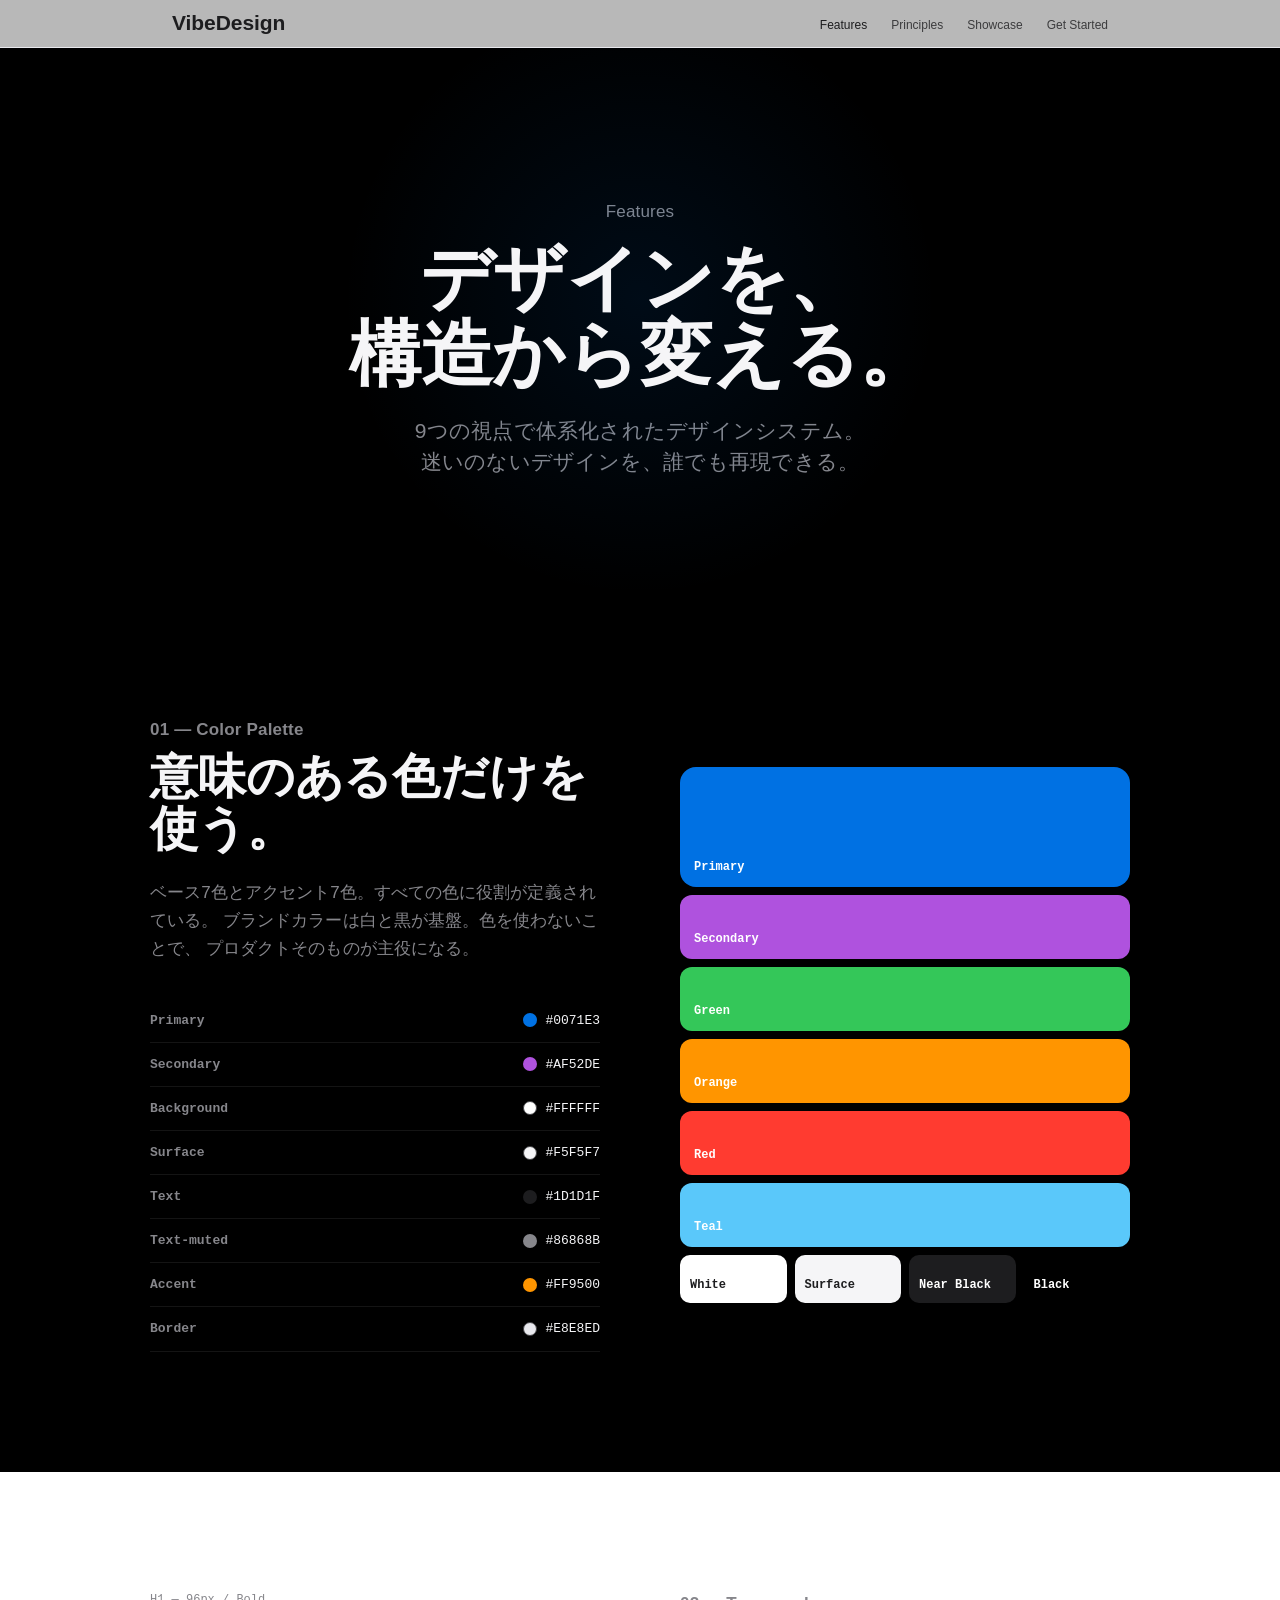
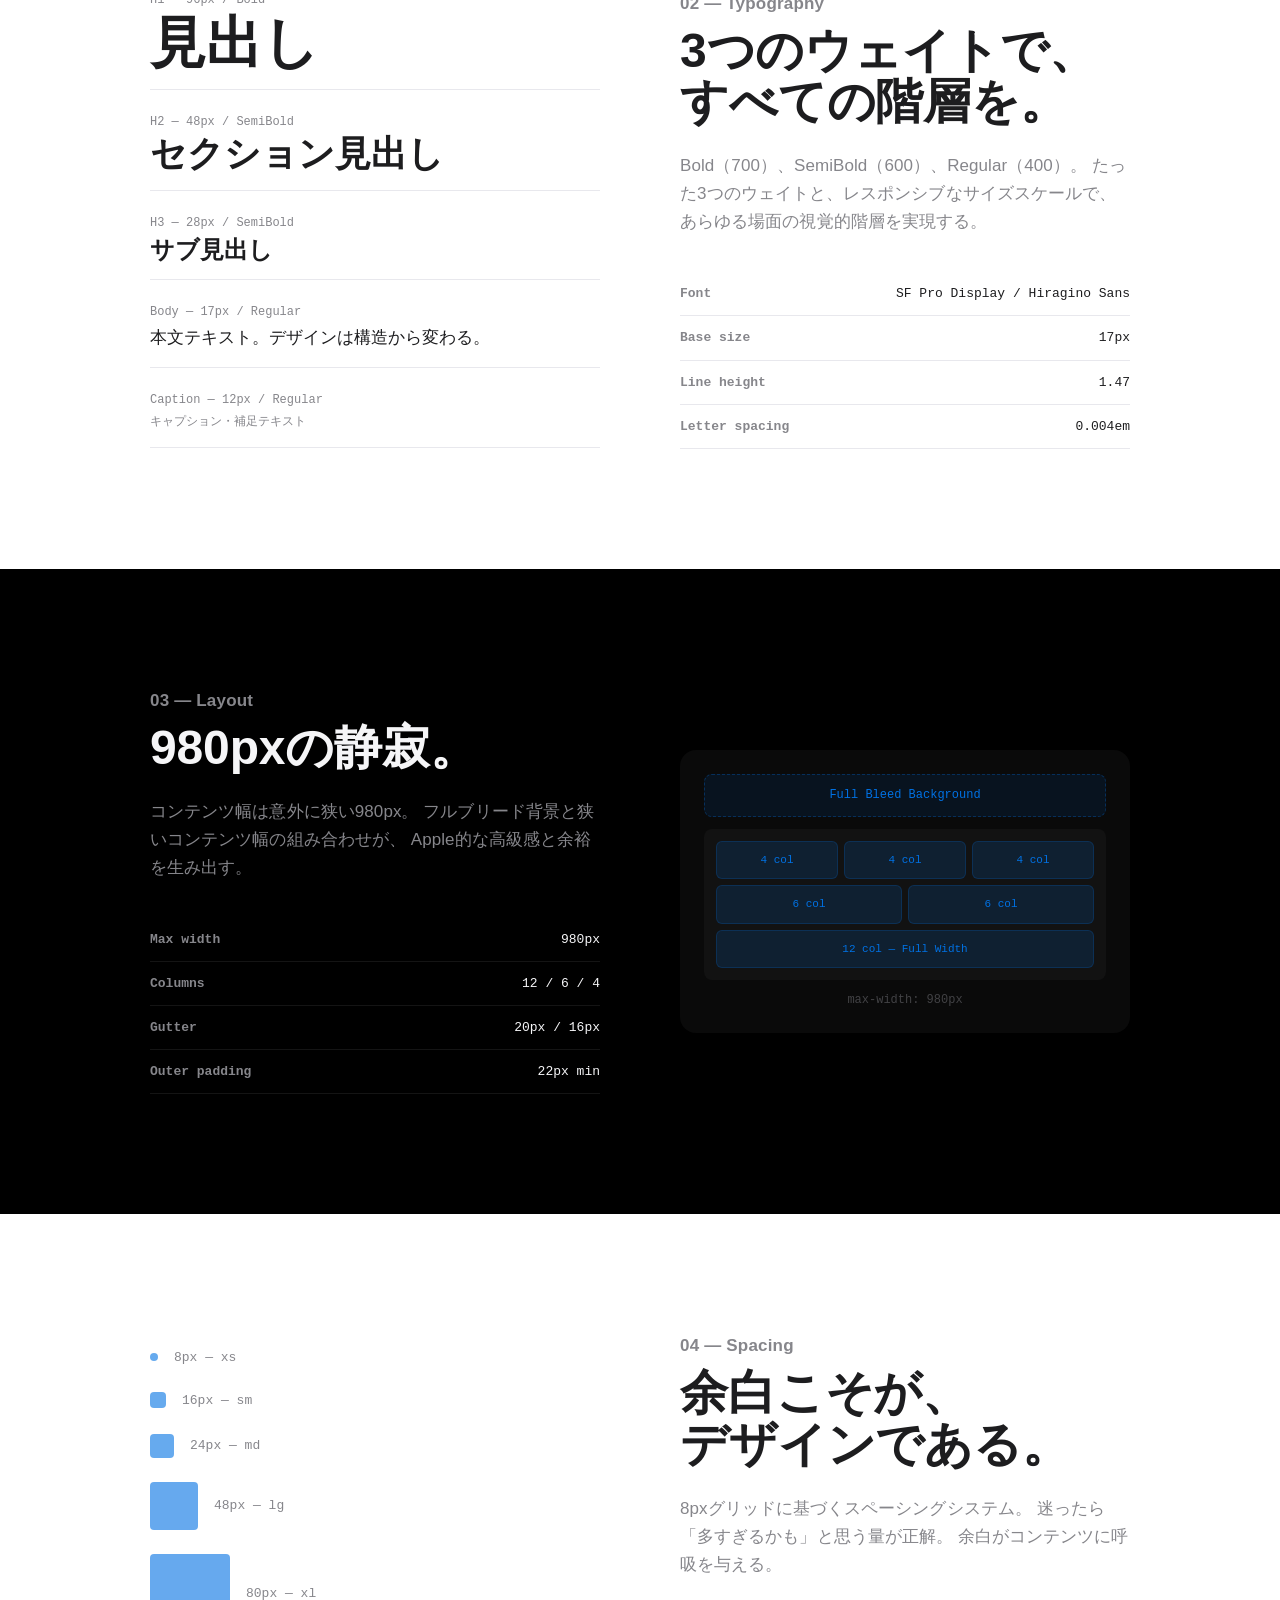
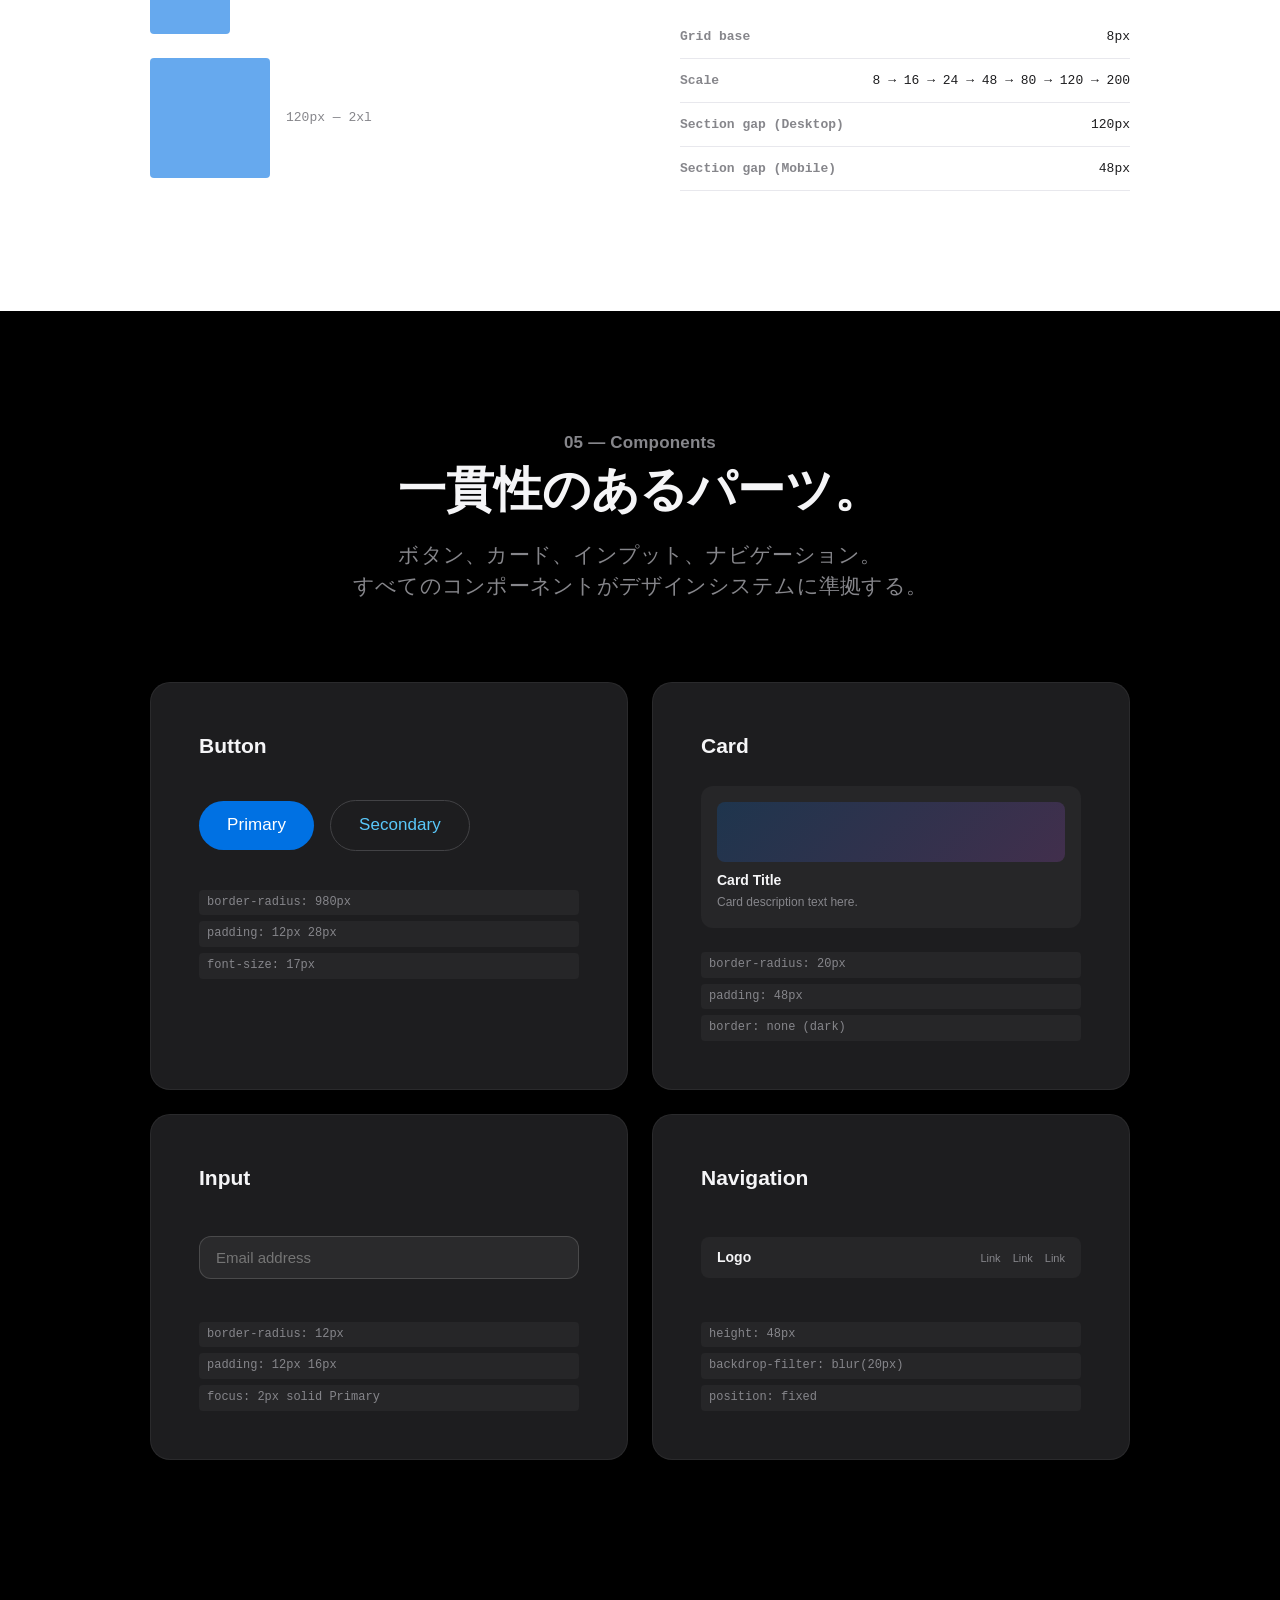
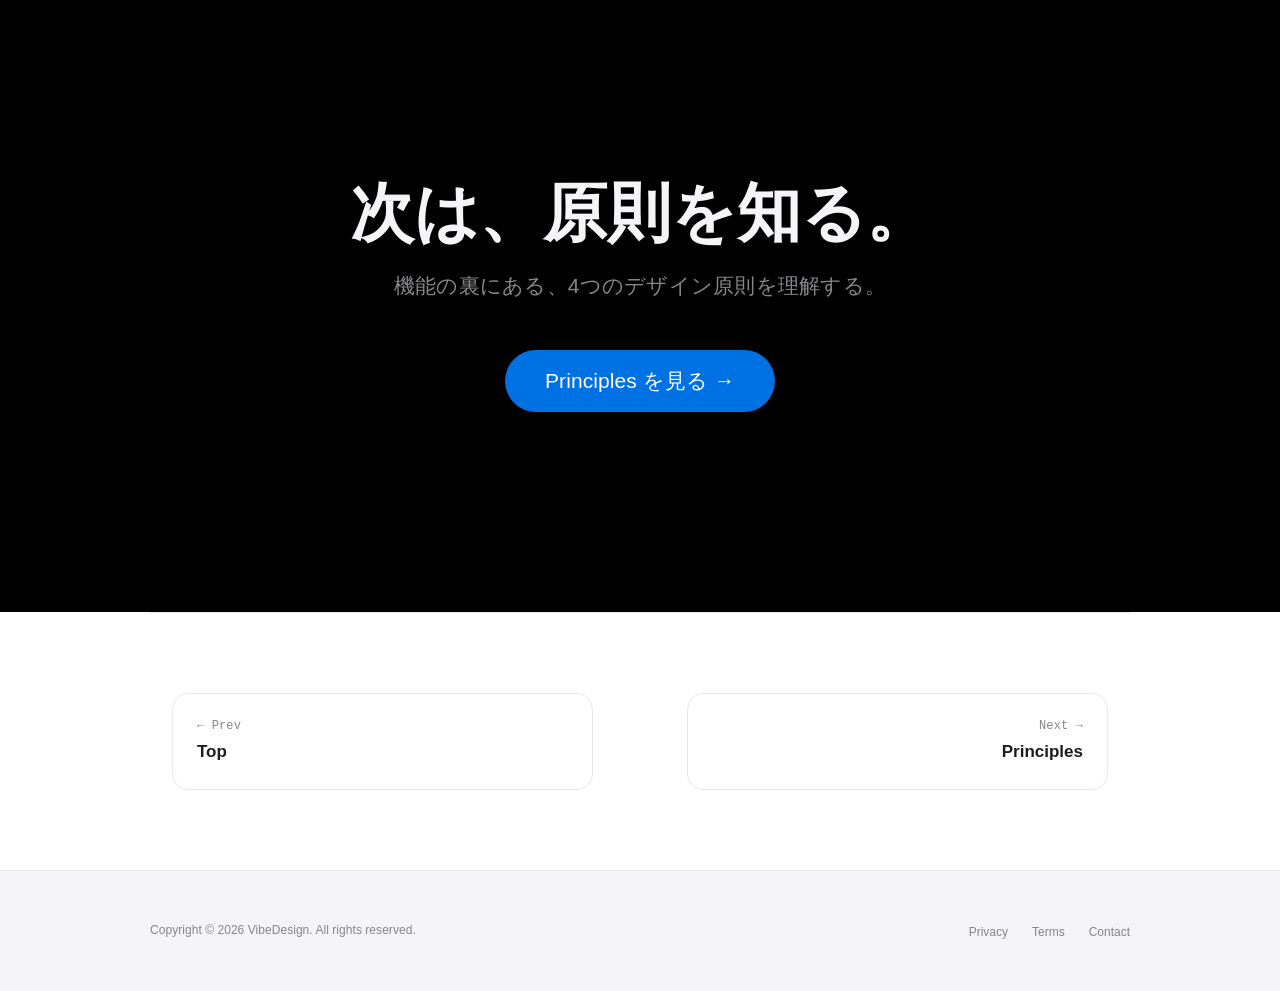
==== commit 28f5daf6: "Update CTAs to sequential page navigation flow Top → Features → Principles → Showcase → Get Started " ====
--- a/features.html
+++ b/features.html
@@ -365,12 +365,24 @@
 
   <!-- CTA -->
   <section class="section-cta">
-    <h2 class="cta-title fade-in">すべてを体系化する。</h2>
-    <p class="cta-subtitle fade-in">design.md ひとつで、デザインの一貫性が手に入る。</p>
+    <h2 class="cta-title fade-in">次は、原則を知る。</h2>
+    <p class="cta-subtitle fade-in">機能の裏にある、4つのデザイン原則を理解する。</p>
     <div class="fade-in" style="text-align: center;">
-      <a href="get-started.html" class="btn btn-primary btn-large">はじめる</a>
-    </div>
-  </section>
+      <a href="principles.html" class="btn btn-primary btn-large">Principles を見る →</a>
+    </div>
+  </section>
+
+  <!-- Page Navigation -->
+  <nav class="page-nav">
+    <a href="index.html" class="page-nav-item prev">
+      <span class="page-nav-dir">← Prev</span>
+      <span class="page-nav-title">Top</span>
+    </a>
+    <a href="principles.html" class="page-nav-item next">
+      <span class="page-nav-dir">Next →</span>
+      <span class="page-nav-title">Principles</span>
+    </a>
+  </nav>
 
   <!-- Footer -->
   <footer class="footer">
--- a/styles.css
+++ b/styles.css
@@ -1634,4 +1634,61 @@
   .color-swatch-row {
     grid-template-columns: repeat(2, 1fr);
   }
-}
+  .page-nav {
+    flex-direction: column;
+    gap: var(--space-sm);
+  }
+  .page-nav-item {
+    max-width: 100%;
+  }
+}
+
+/* ============================================
+   Page Navigation (prev / next)
+   ============================================ */
+.page-nav {
+  display: flex;
+  justify-content: space-between;
+  gap: var(--space-md);
+  max-width: 980px;
+  margin: 0 auto;
+  padding: var(--space-xl) 22px;
+  border-top: 1px solid var(--light-gray);
+}
+
+.page-nav-item {
+  display: flex;
+  flex-direction: column;
+  gap: 4px;
+  text-decoration: none;
+  padding: var(--space-md);
+  border-radius: 16px;
+  border: 1px solid var(--light-gray);
+  transition: all 0.3s ease;
+  flex: 1;
+  max-width: 45%;
+}
+
+.page-nav-item:hover {
+  border-color: var(--blue);
+  background: var(--off-white);
+  text-decoration: none;
+}
+
+.page-nav-item.next {
+  text-align: right;
+  margin-left: auto;
+}
+
+.page-nav-dir {
+  font-size: 12px;
+  font-family: var(--font-mono);
+  color: var(--mid-gray);
+  letter-spacing: 0.011em;
+}
+
+.page-nav-title {
+  font-size: 17px;
+  font-weight: 600;
+  color: var(--near-black);
+}
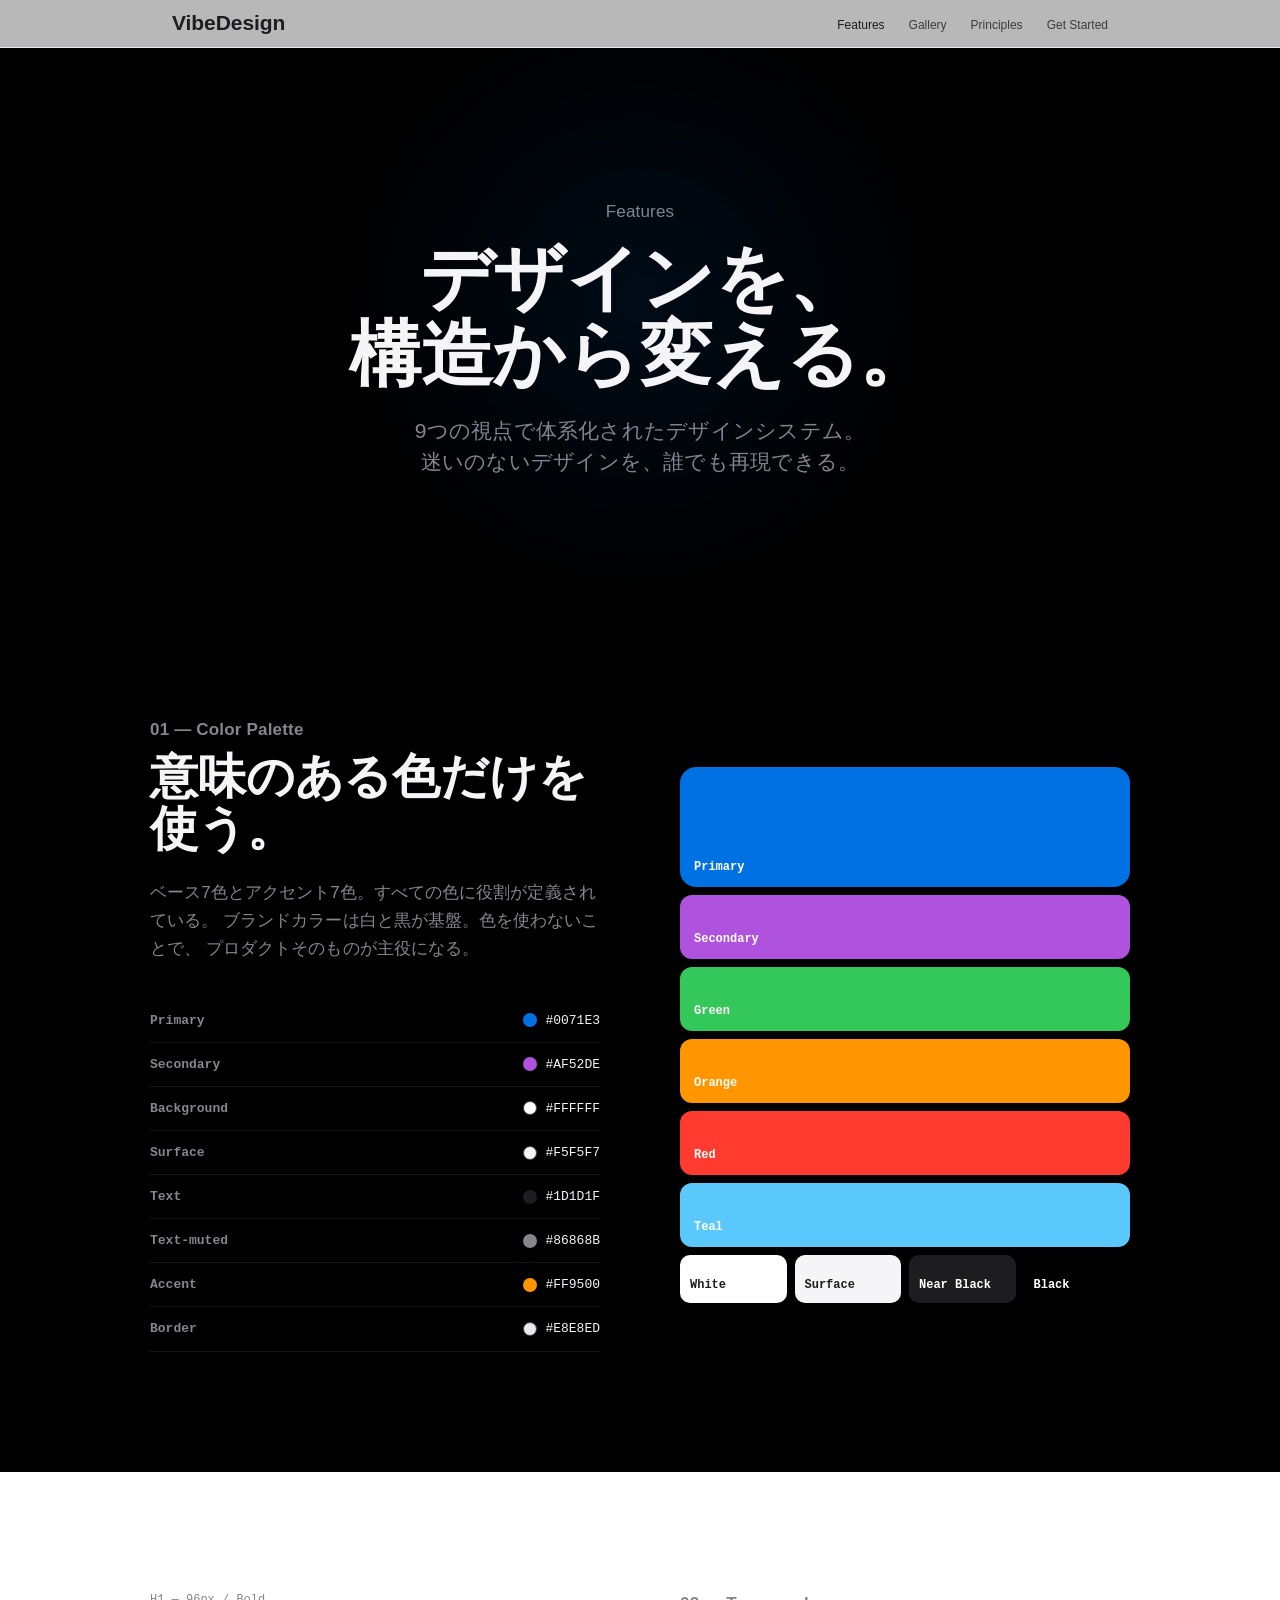
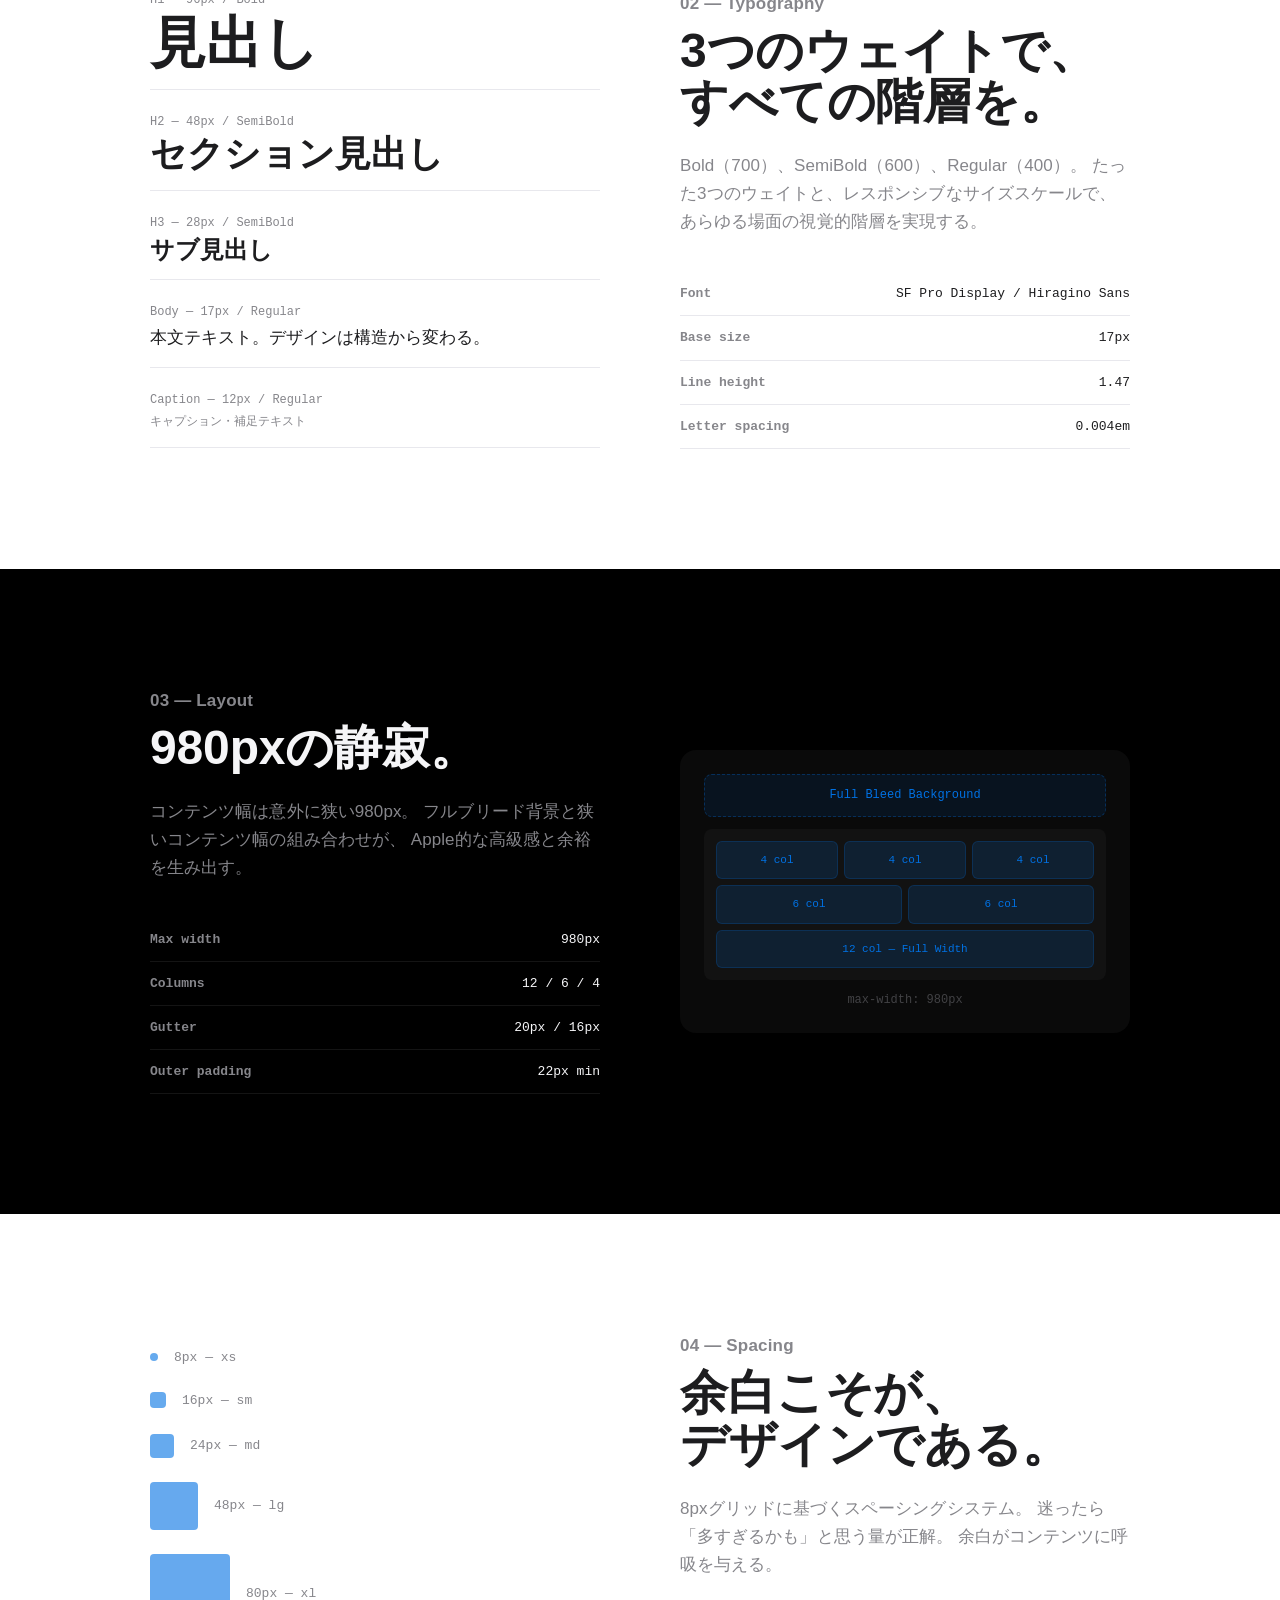
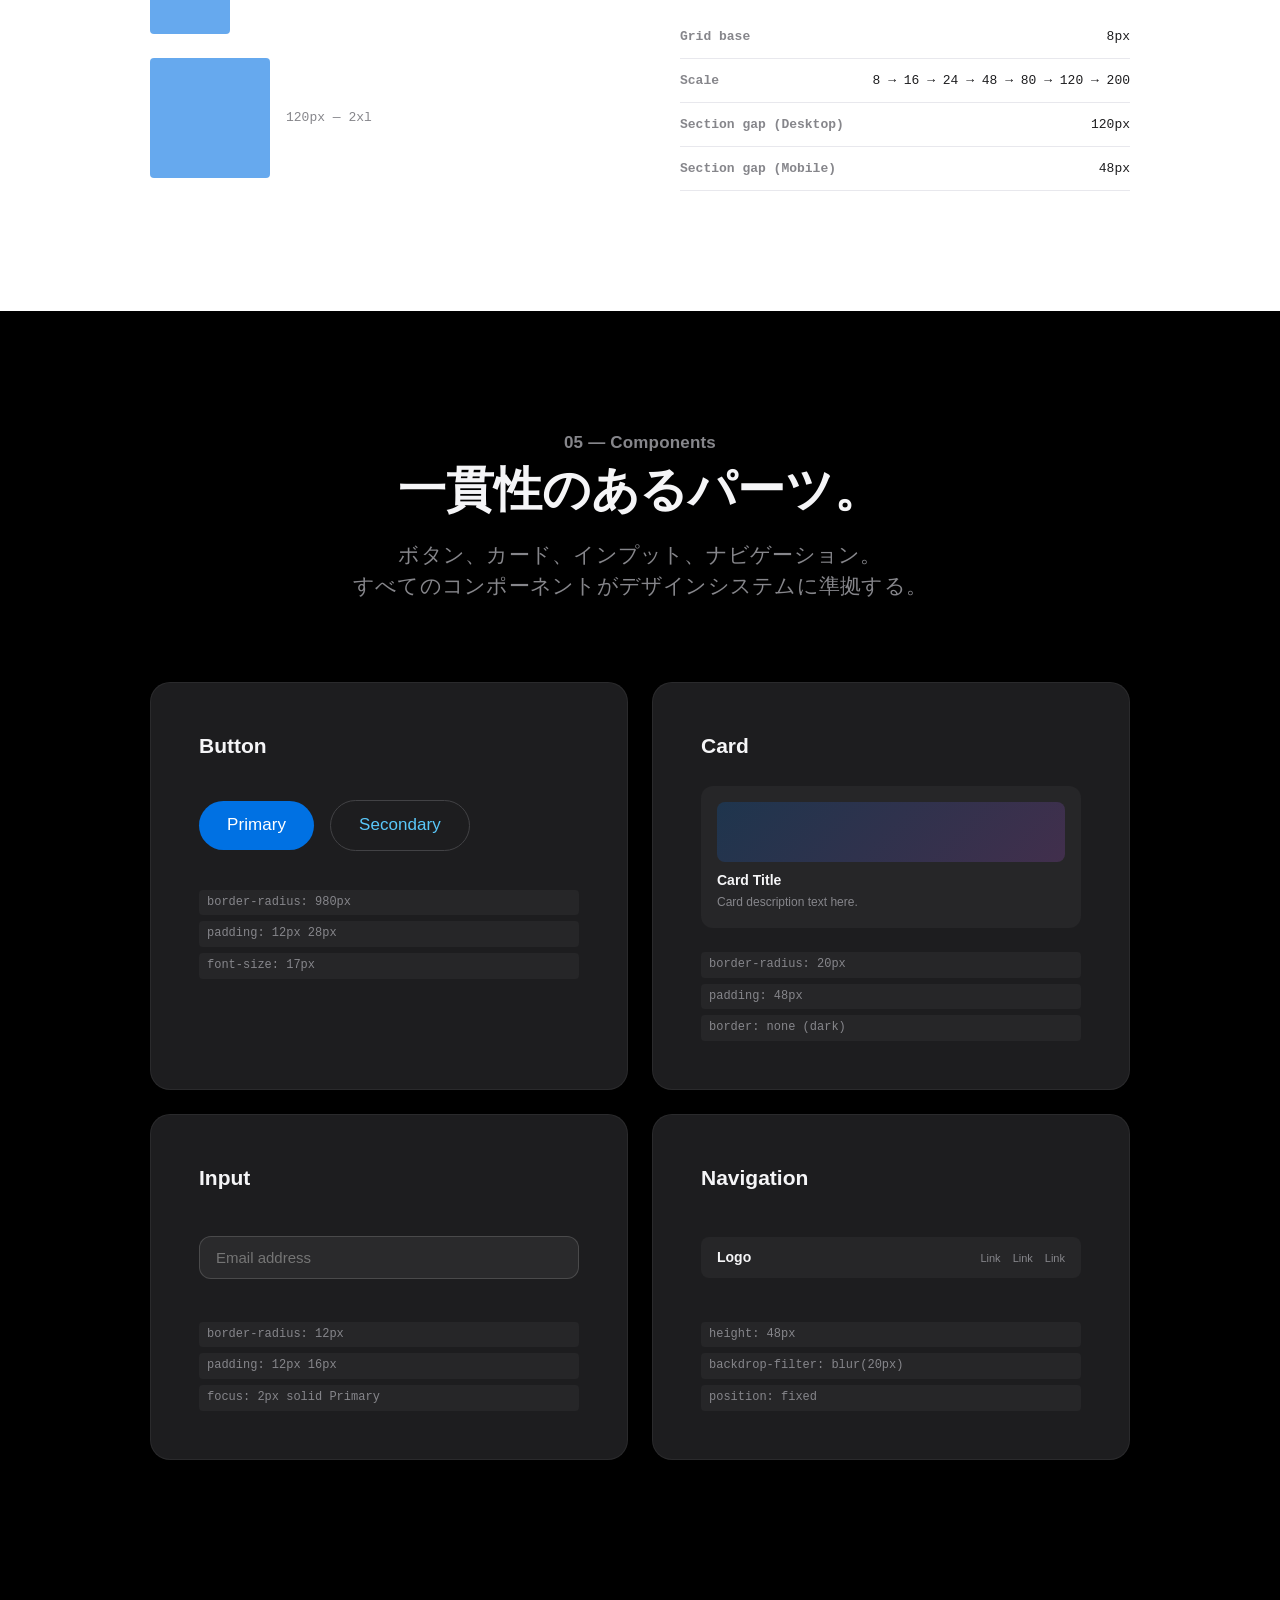
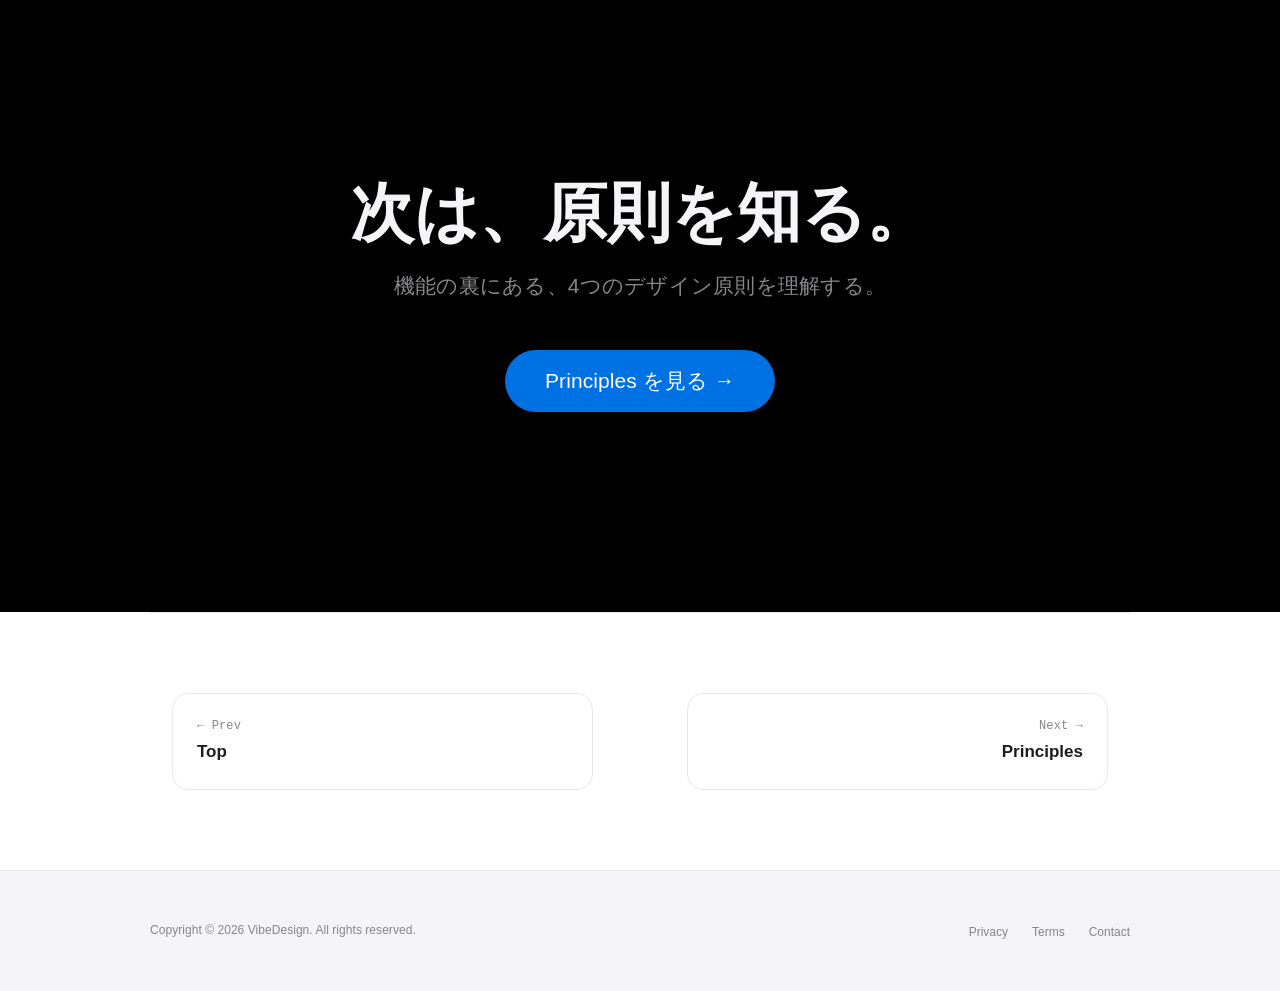
==== commit 5f9edc15: "Add gallery page with 20 downloadable design.md templates 20 design systems inspired by: Stripe, Lin" ====
--- a/features.html
+++ b/features.html
@@ -14,8 +14,8 @@
       <a href="index.html" class="nav-logo">VibeDesign</a>
       <ul class="nav-links">
         <li><a href="features.html" class="nav-active">Features</a></li>
+        <li><a href="gallery.html">Gallery</a></li>
         <li><a href="principles.html">Principles</a></li>
-        <li><a href="showcase.html">Showcase</a></li>
         <li><a href="get-started.html">Get Started</a></li>
       </ul>
     </div>
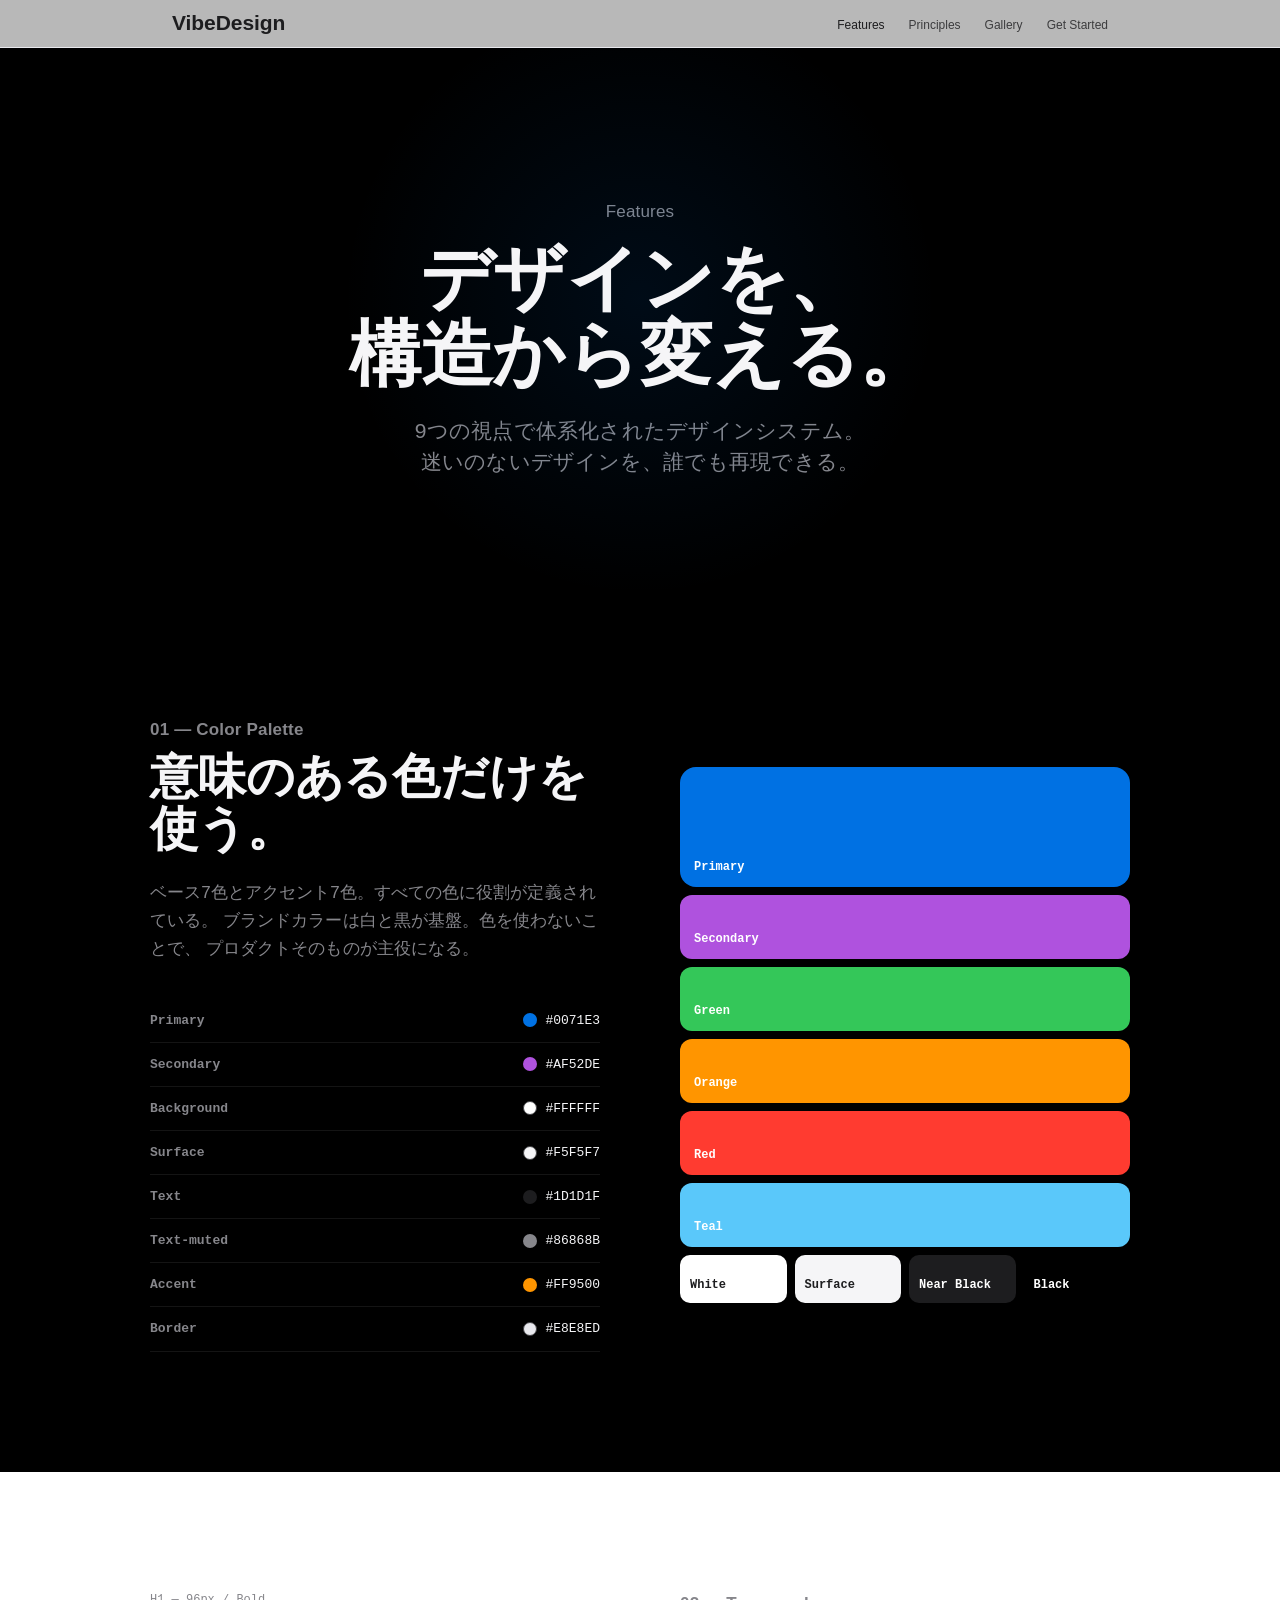
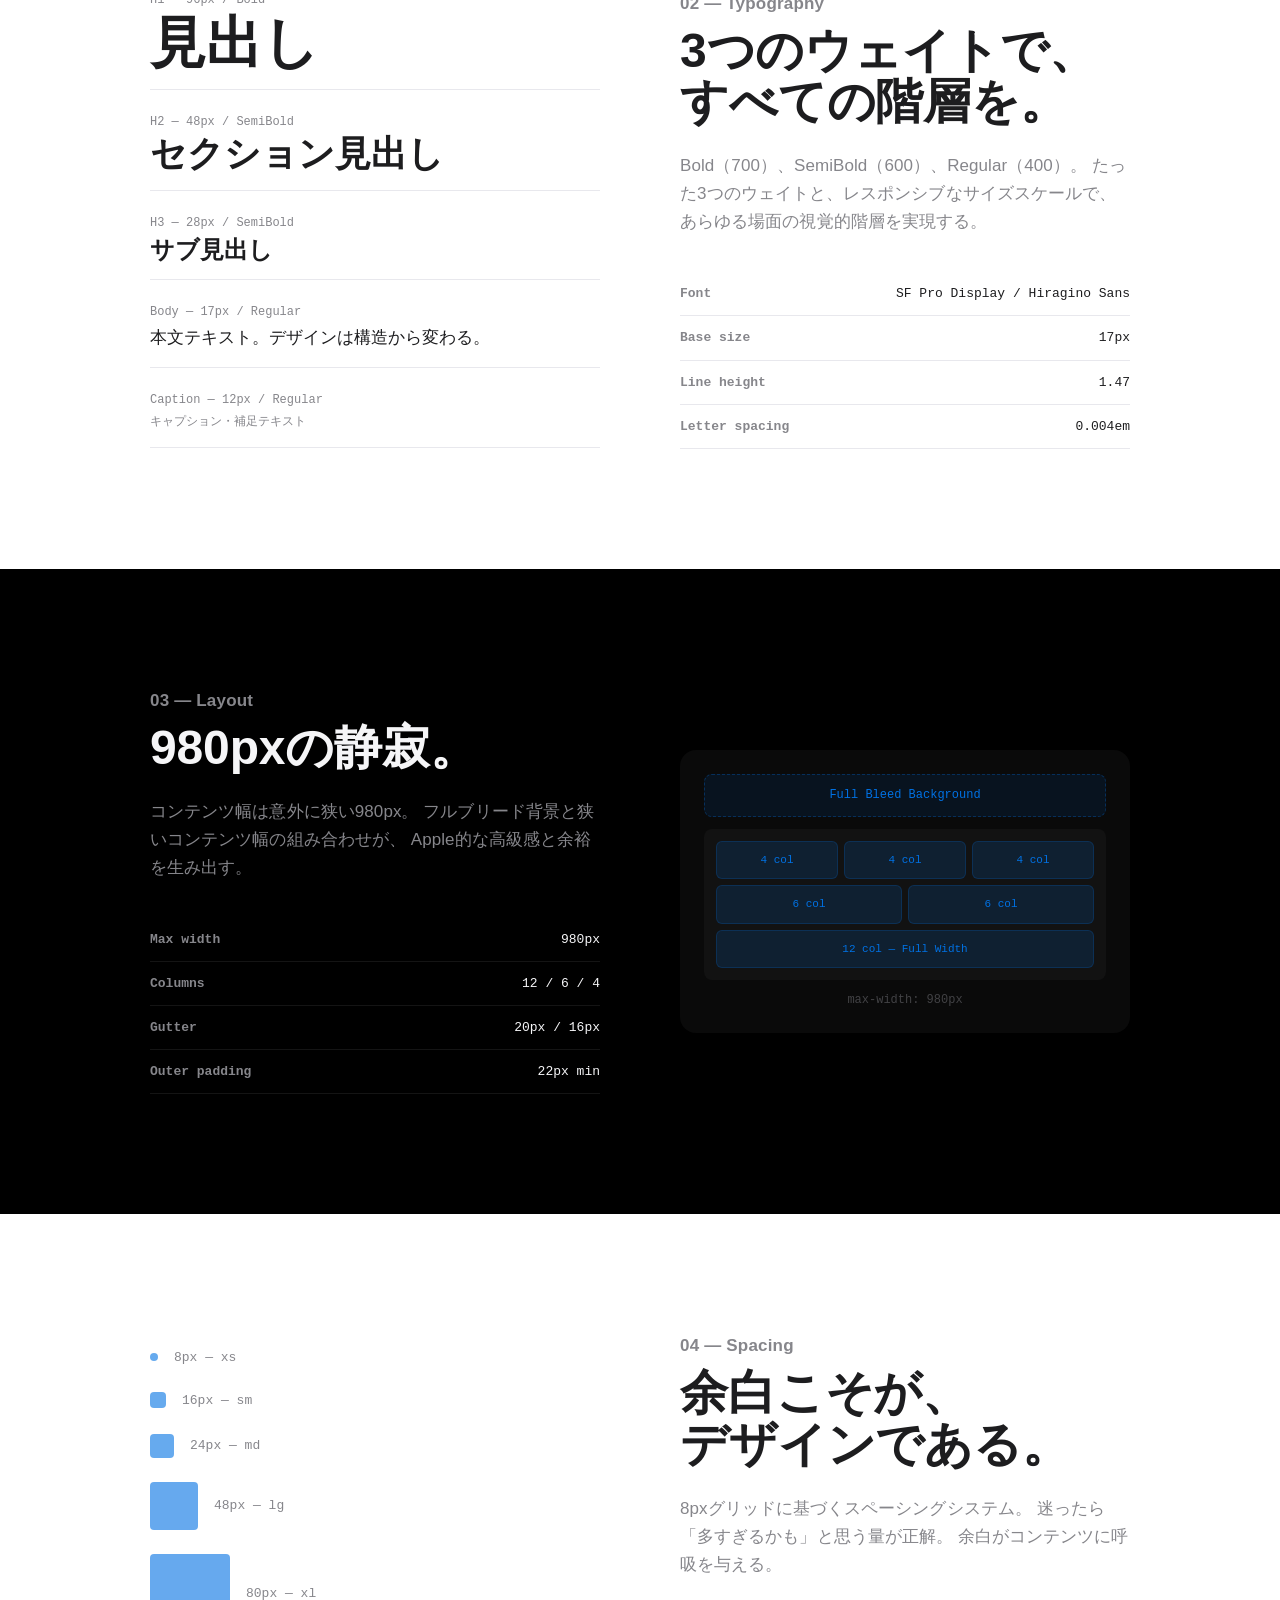
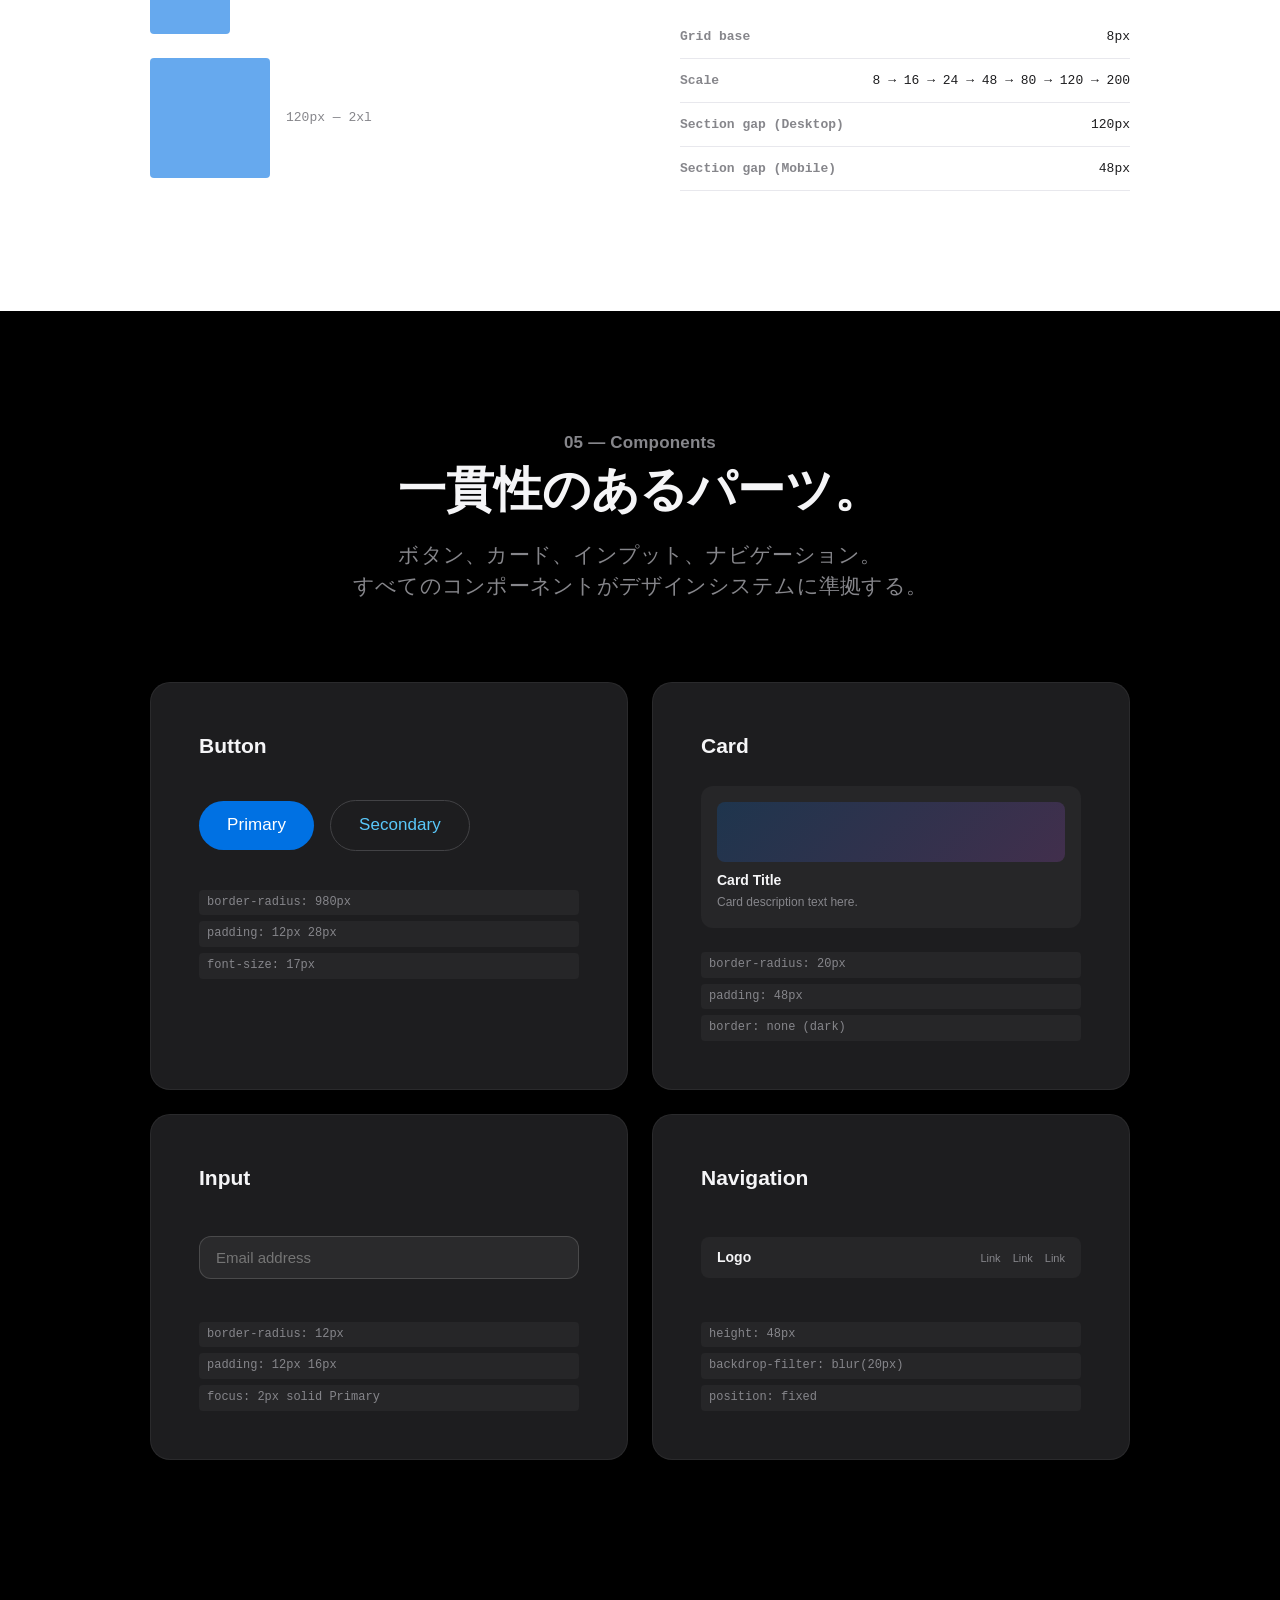
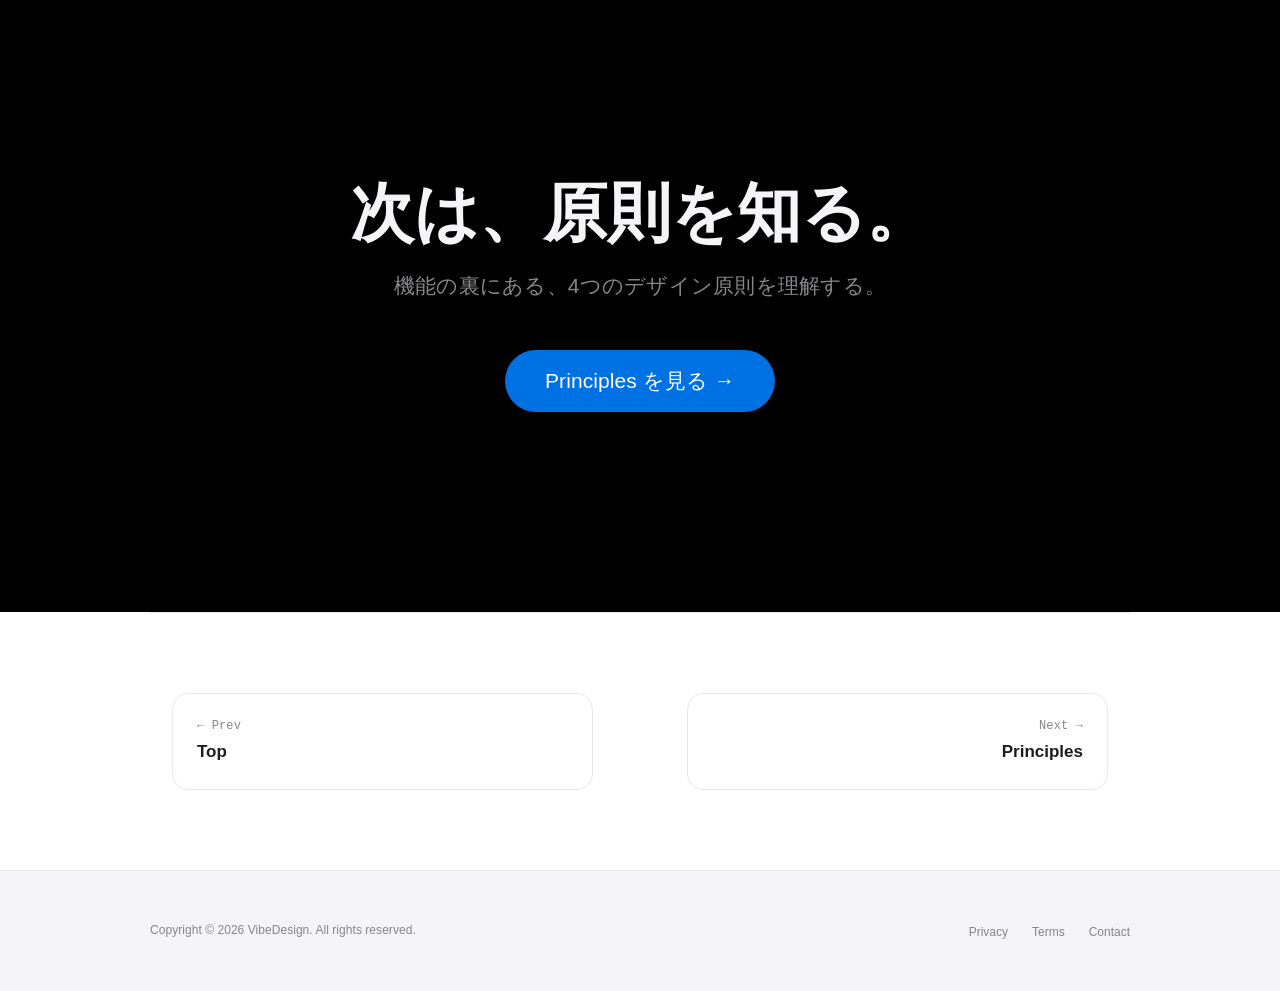
==== commit 50787a1e: "Add 30 new design styles (total 50) and remove Apple references New styles: Retro, Liquid Glass, Dot" ====
--- a/features.html
+++ b/features.html
@@ -14,8 +14,8 @@
       <a href="index.html" class="nav-logo">VibeDesign</a>
       <ul class="nav-links">
         <li><a href="features.html" class="nav-active">Features</a></li>
+        <li><a href="principles.html">Principles</a></li>
         <li><a href="gallery.html">Gallery</a></li>
-        <li><a href="principles.html">Principles</a></li>
         <li><a href="get-started.html">Get Started</a></li>
       </ul>
     </div>
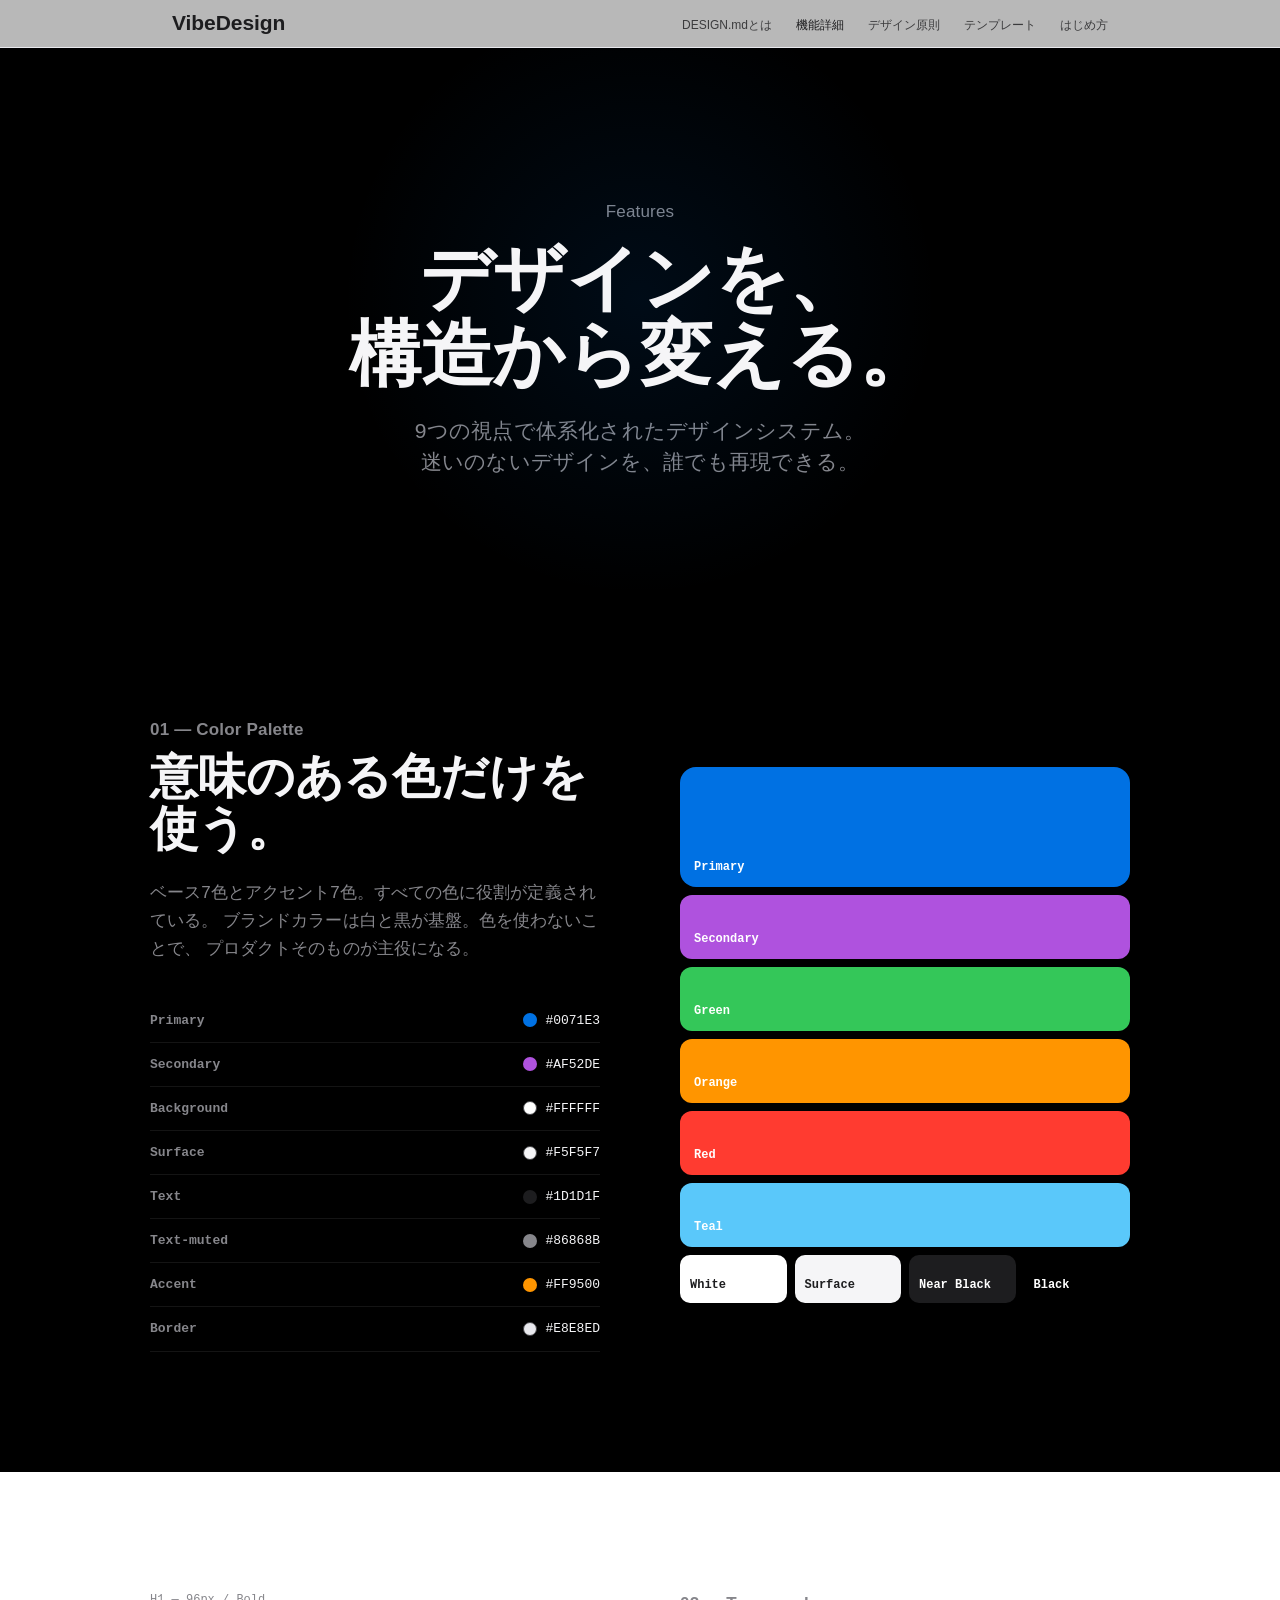
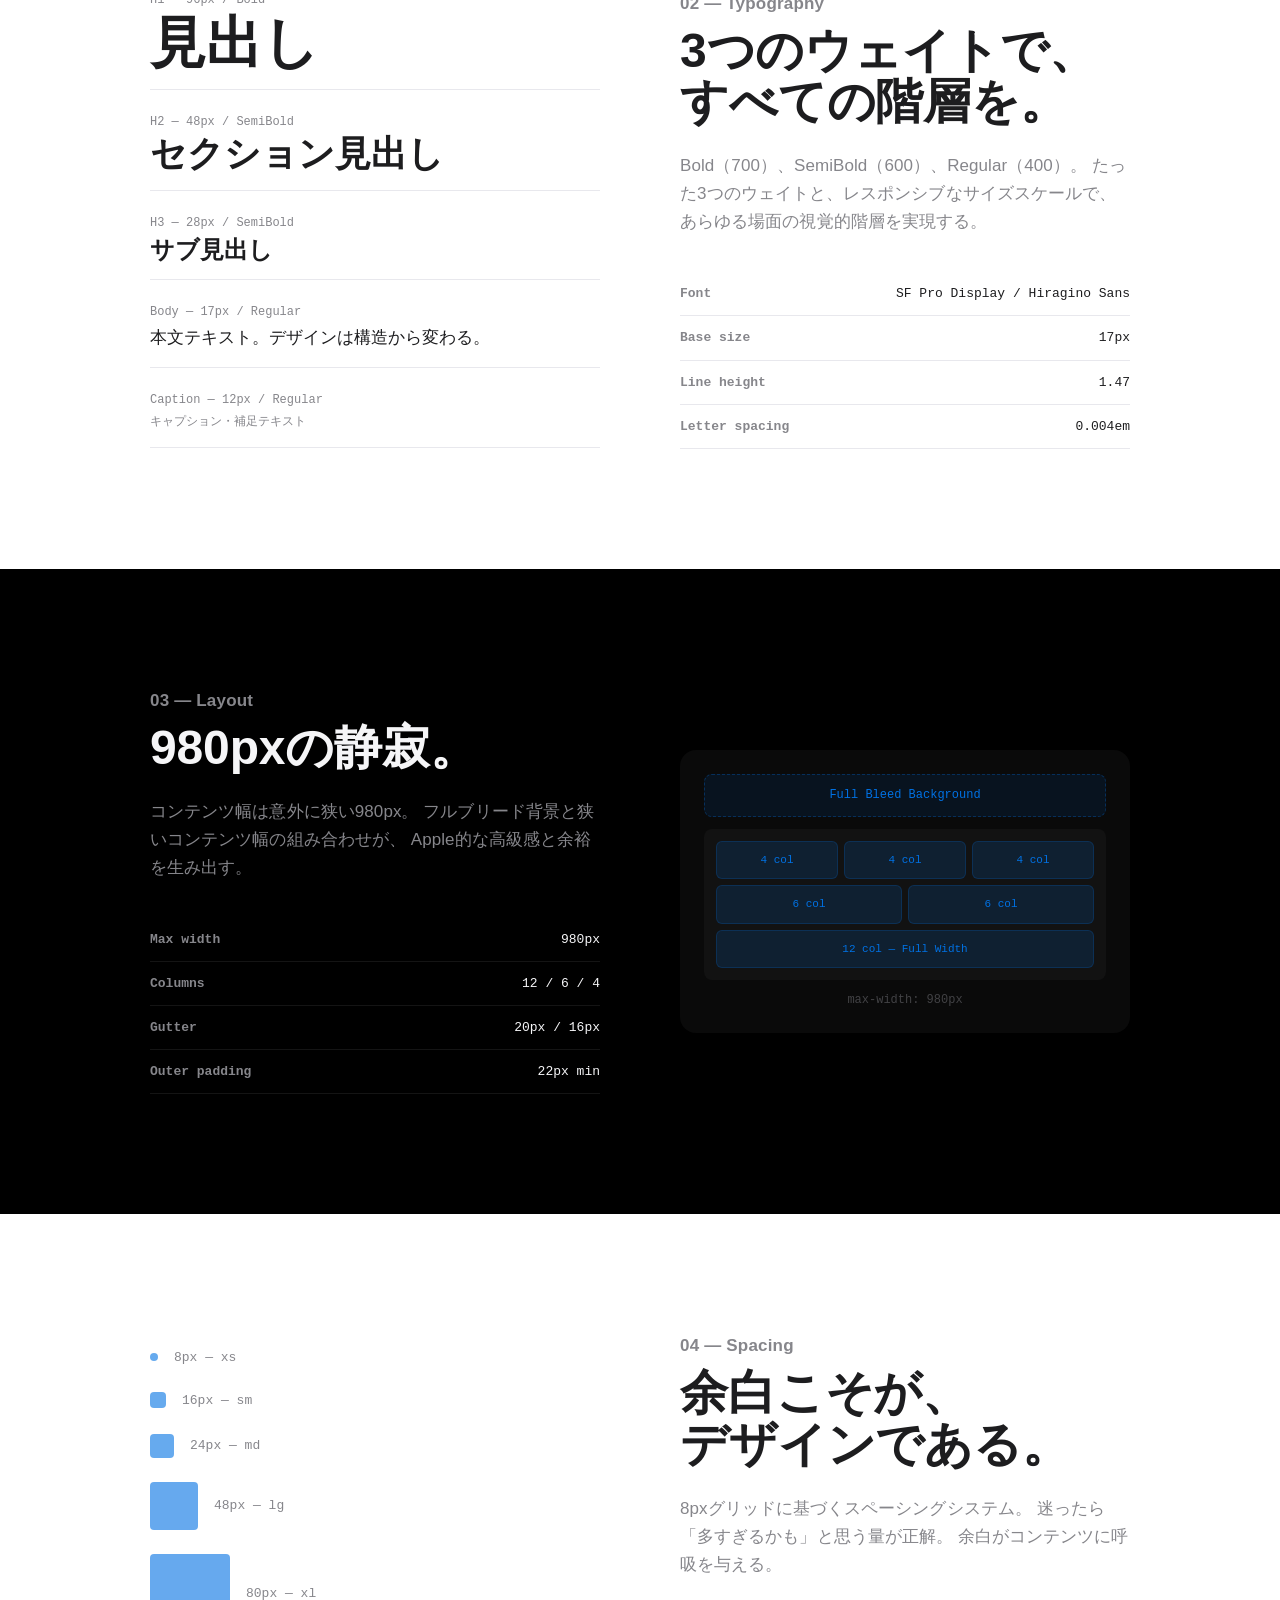
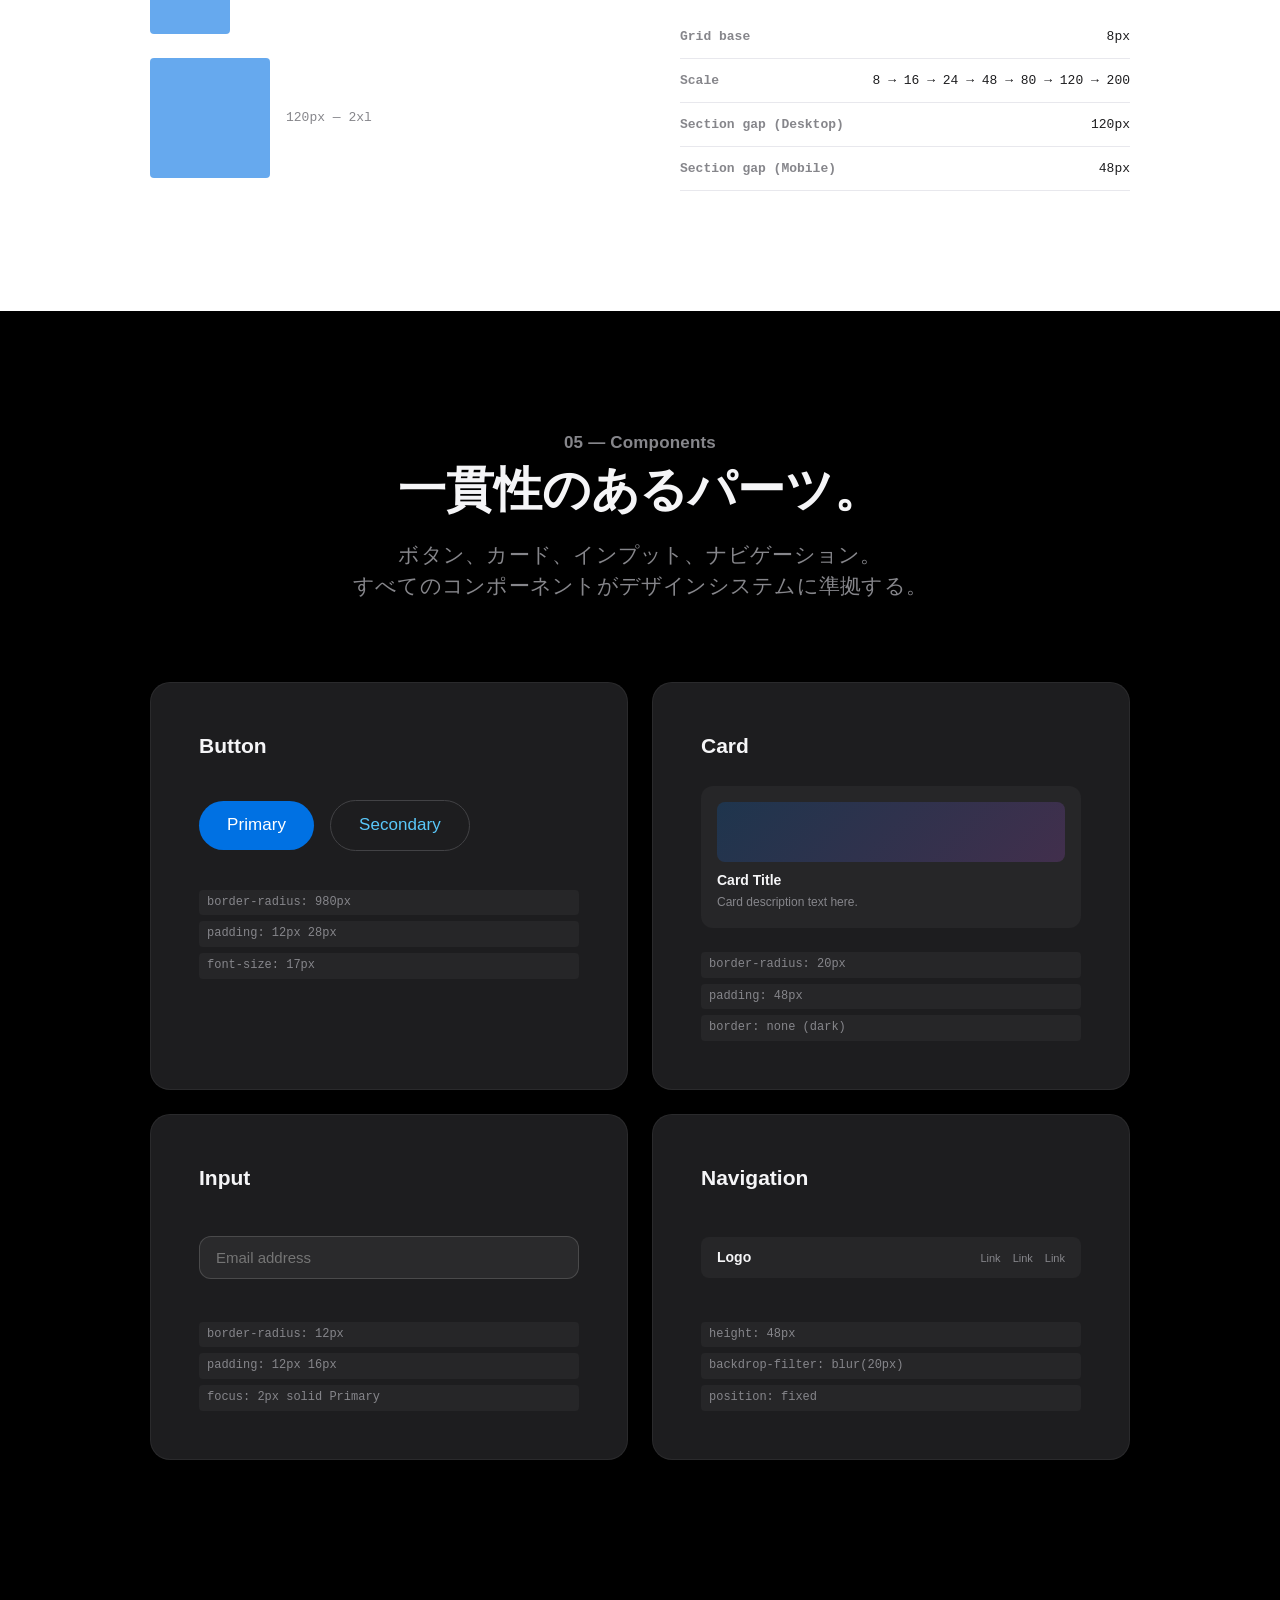
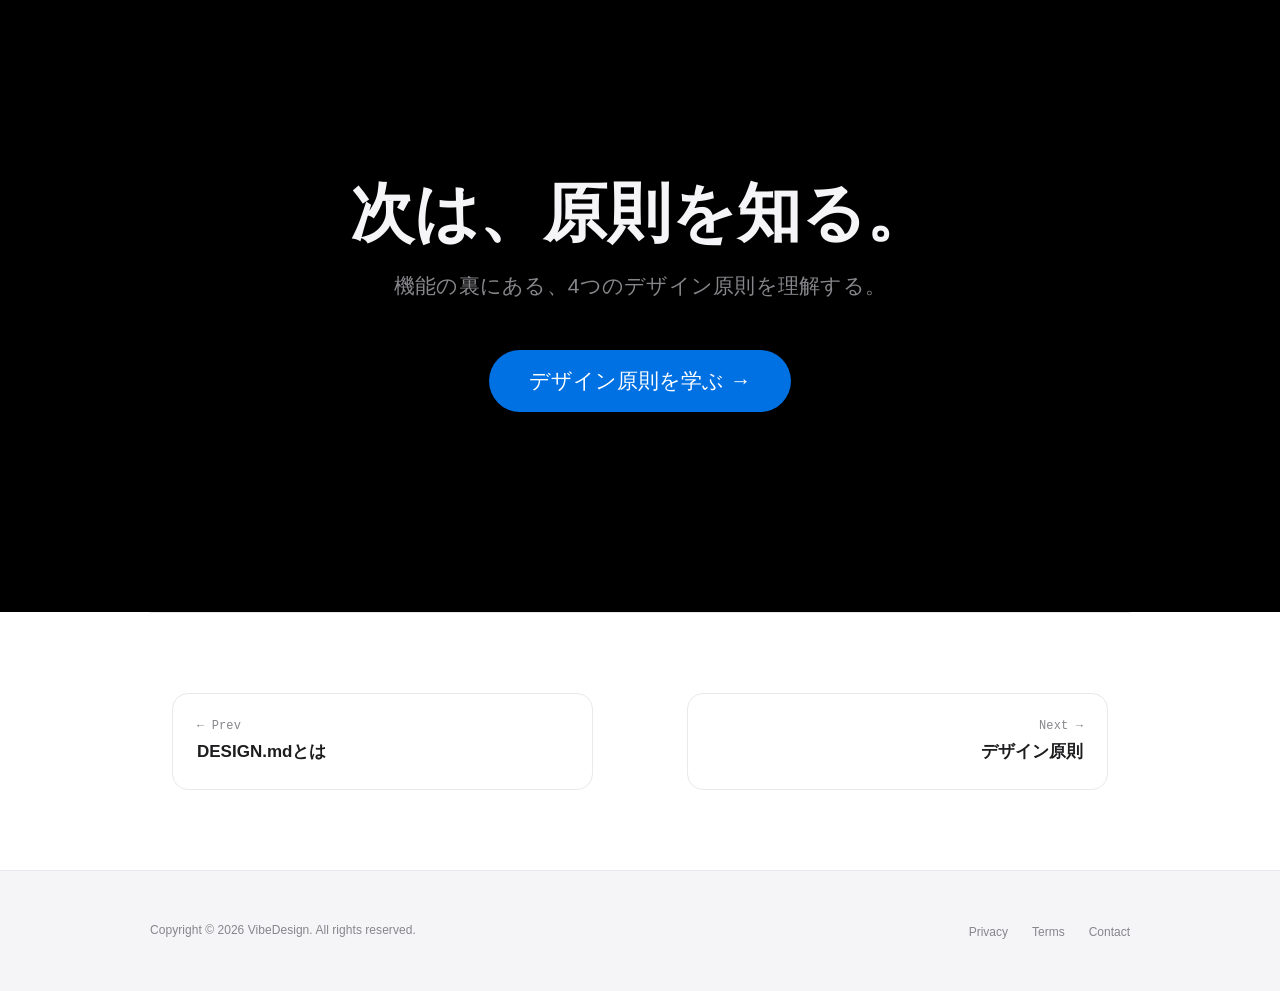
==== commit 6a508498: "Rename nav labels to Japanese + add gallery-to-top link Navigation: DESIGN.mdとは / 機能詳細 / デザイン原則 / テン" ====
--- a/features.html
+++ b/features.html
@@ -13,10 +13,11 @@
     <div class="nav-inner">
       <a href="index.html" class="nav-logo">VibeDesign</a>
       <ul class="nav-links">
-        <li><a href="features.html" class="nav-active">Features</a></li>
-        <li><a href="principles.html">Principles</a></li>
-        <li><a href="gallery.html">Gallery</a></li>
-        <li><a href="get-started.html">Get Started</a></li>
+        <li><a href="index.html">DESIGN.mdとは</a></li>
+        <li><a href="features.html" class="nav-active">機能詳細</a></li>
+        <li><a href="principles.html">デザイン原則</a></li>
+        <li><a href="gallery.html">テンプレート</a></li>
+        <li><a href="get-started.html">はじめ方</a></li>
       </ul>
     </div>
   </nav>
@@ -368,7 +369,7 @@
     <h2 class="cta-title fade-in">次は、原則を知る。</h2>
     <p class="cta-subtitle fade-in">機能の裏にある、4つのデザイン原則を理解する。</p>
     <div class="fade-in" style="text-align: center;">
-      <a href="principles.html" class="btn btn-primary btn-large">Principles を見る →</a>
+      <a href="principles.html" class="btn btn-primary btn-large">デザイン原則を学ぶ →</a>
     </div>
   </section>
 
@@ -376,11 +377,11 @@
   <nav class="page-nav">
     <a href="index.html" class="page-nav-item prev">
       <span class="page-nav-dir">← Prev</span>
-      <span class="page-nav-title">Top</span>
+      <span class="page-nav-title">DESIGN.mdとは</span>
     </a>
     <a href="principles.html" class="page-nav-item next">
       <span class="page-nav-dir">Next →</span>
-      <span class="page-nav-title">Principles</span>
+      <span class="page-nav-title">デザイン原則</span>
     </a>
   </nav>
 
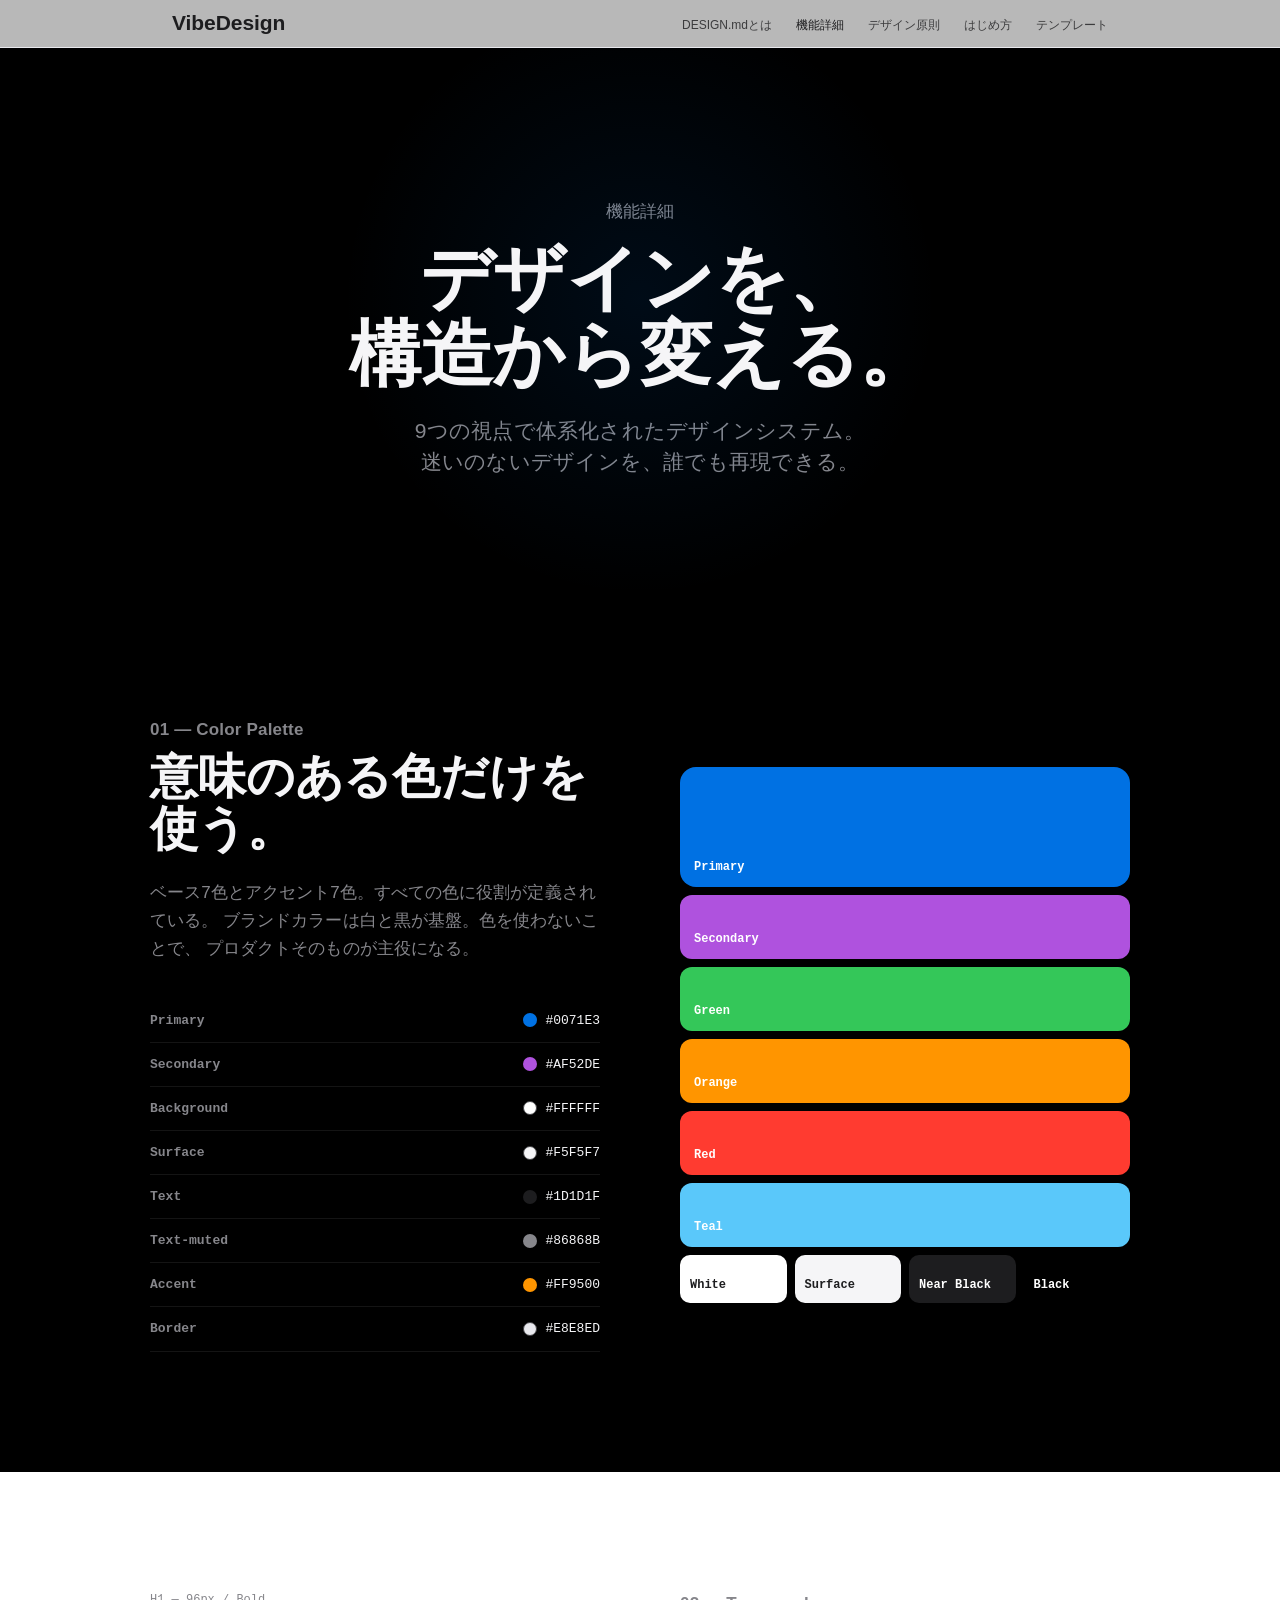
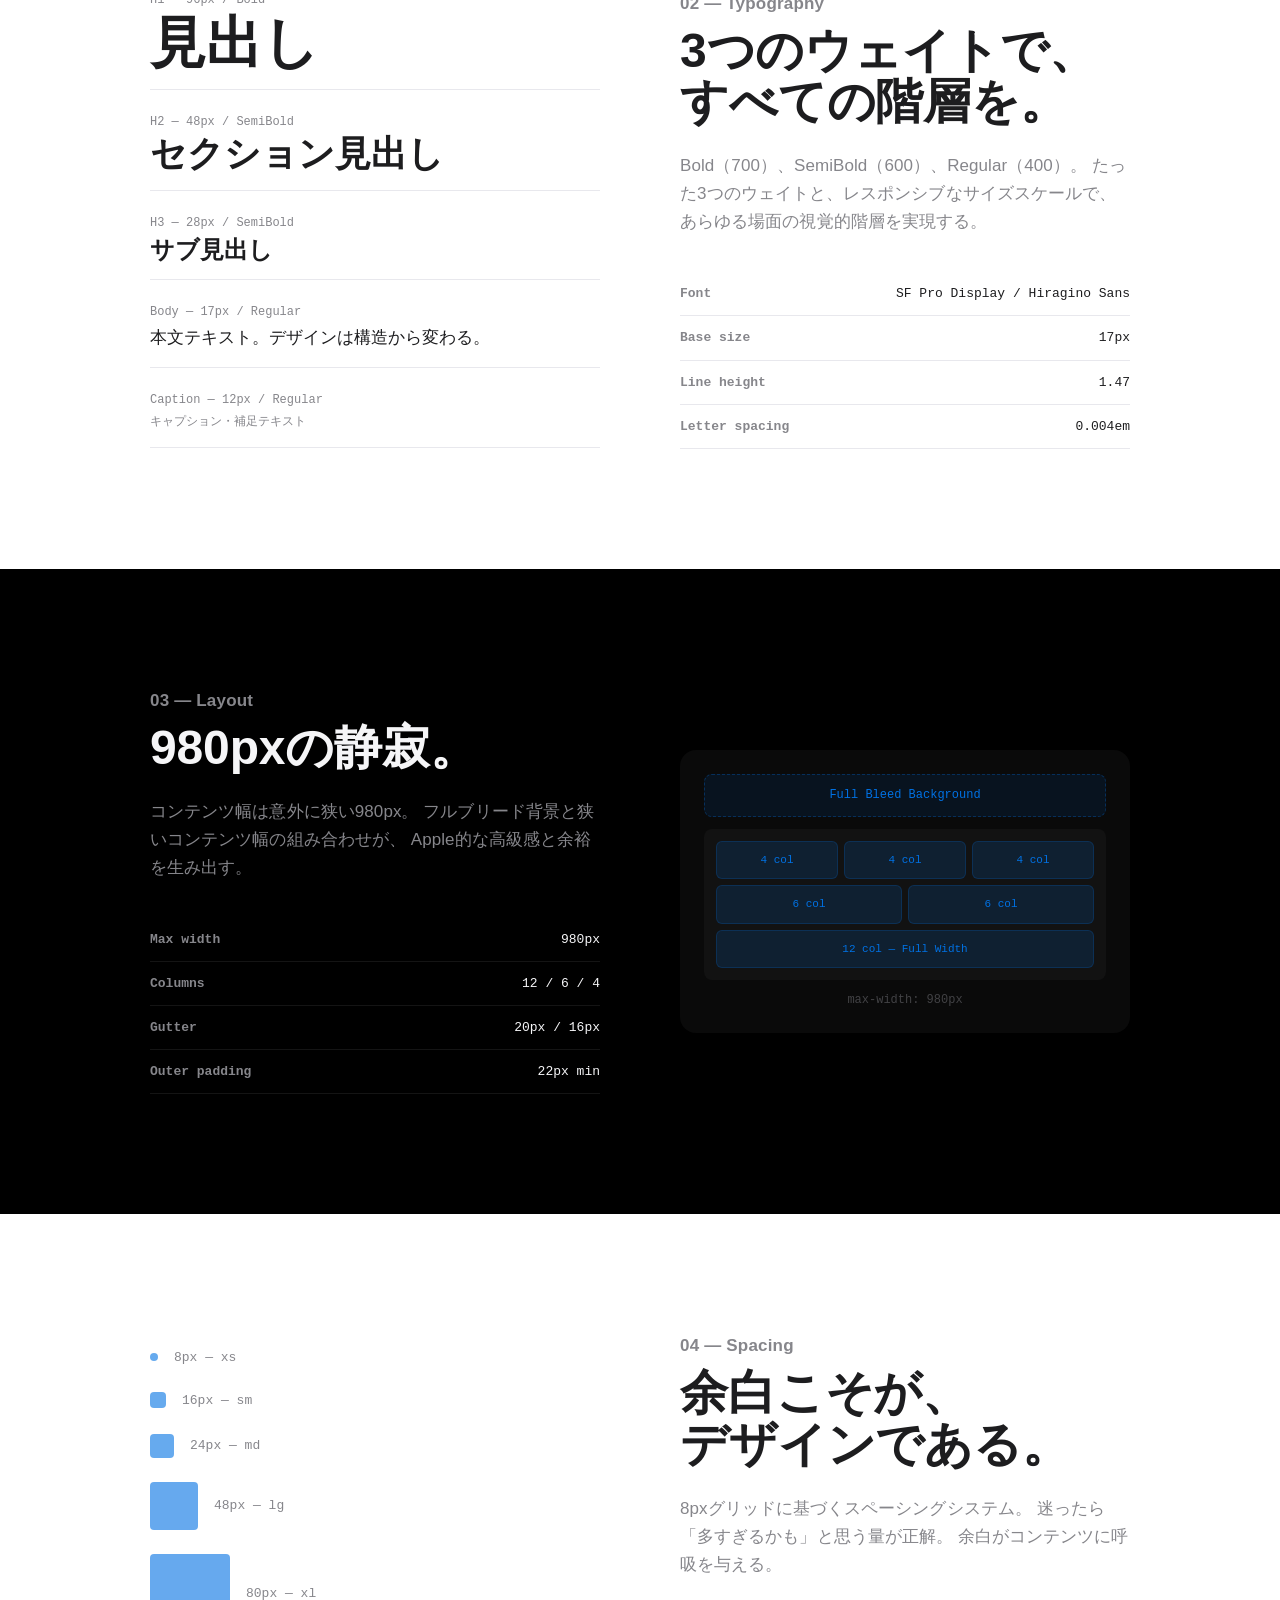
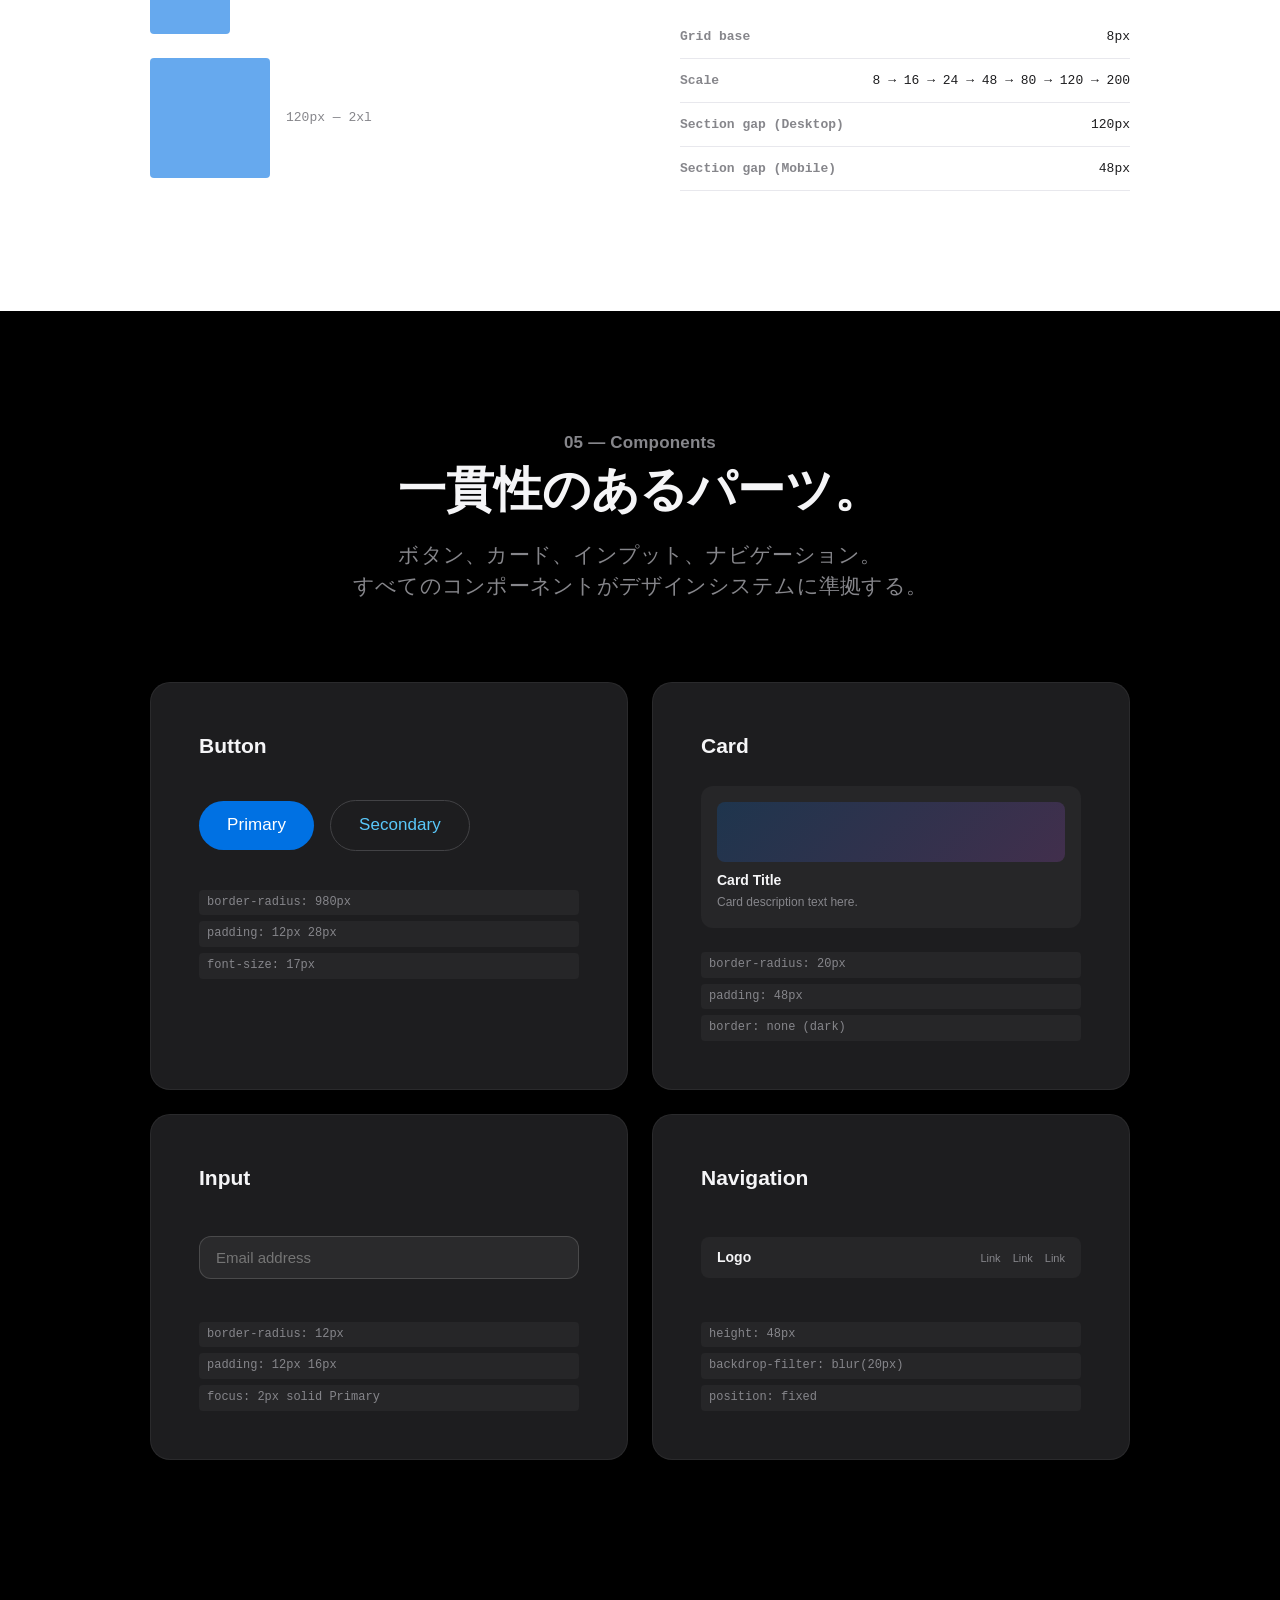
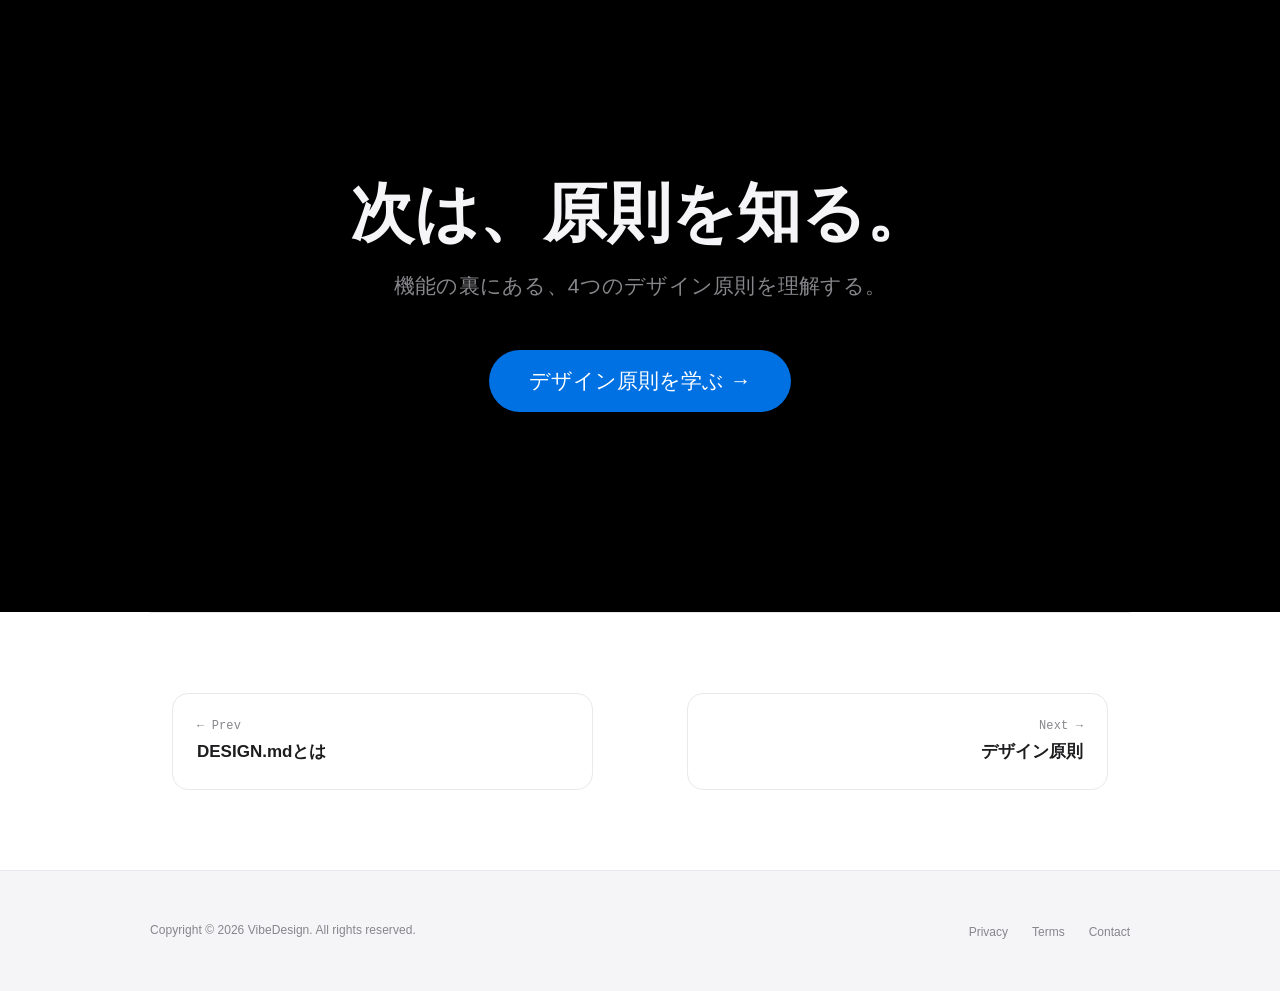
==== commit 9cd88d95: "Fix design.md casing, page order, labels consistency - Uppercase all "design.md" → "DESIGN.md" acros" ====
--- a/features.html
+++ b/features.html
@@ -3,7 +3,7 @@
 <head>
   <meta charset="UTF-8">
   <meta name="viewport" content="width=device-width, initial-scale=1.0">
-  <title>Features — VibeDesign</title>
+  <title>機能詳細 — VibeDesign</title>
   <link rel="stylesheet" href="styles.css">
 </head>
 <body>
@@ -16,15 +16,15 @@
         <li><a href="index.html">DESIGN.mdとは</a></li>
         <li><a href="features.html" class="nav-active">機能詳細</a></li>
         <li><a href="principles.html">デザイン原則</a></li>
+        <li><a href="get-started.html">はじめ方</a></li>
         <li><a href="gallery.html">テンプレート</a></li>
-        <li><a href="get-started.html">はじめ方</a></li>
       </ul>
     </div>
   </nav>
 
   <!-- Page Hero -->
   <section class="page-hero">
-    <p class="page-hero-label">Features</p>
+    <p class="page-hero-label">機能詳細</p>
     <h1 class="page-hero-title">デザインを、<br>構造から変える。</h1>
     <p class="page-hero-subtitle">
       9つの視点で体系化されたデザインシステム。<br>
@@ -301,8 +301,8 @@
         <div class="component-card">
           <h3>Button</h3>
           <div class="component-demo">
-            <a href="#" class="btn btn-primary">Primary</a>
-            <a href="#" class="btn btn-secondary">Secondary</a>
+            <span class="btn btn-primary">Primary</span>
+            <span class="btn btn-secondary">Secondary</span>
           </div>
           <div class="component-specs">
             <code>border-radius: 980px</code>
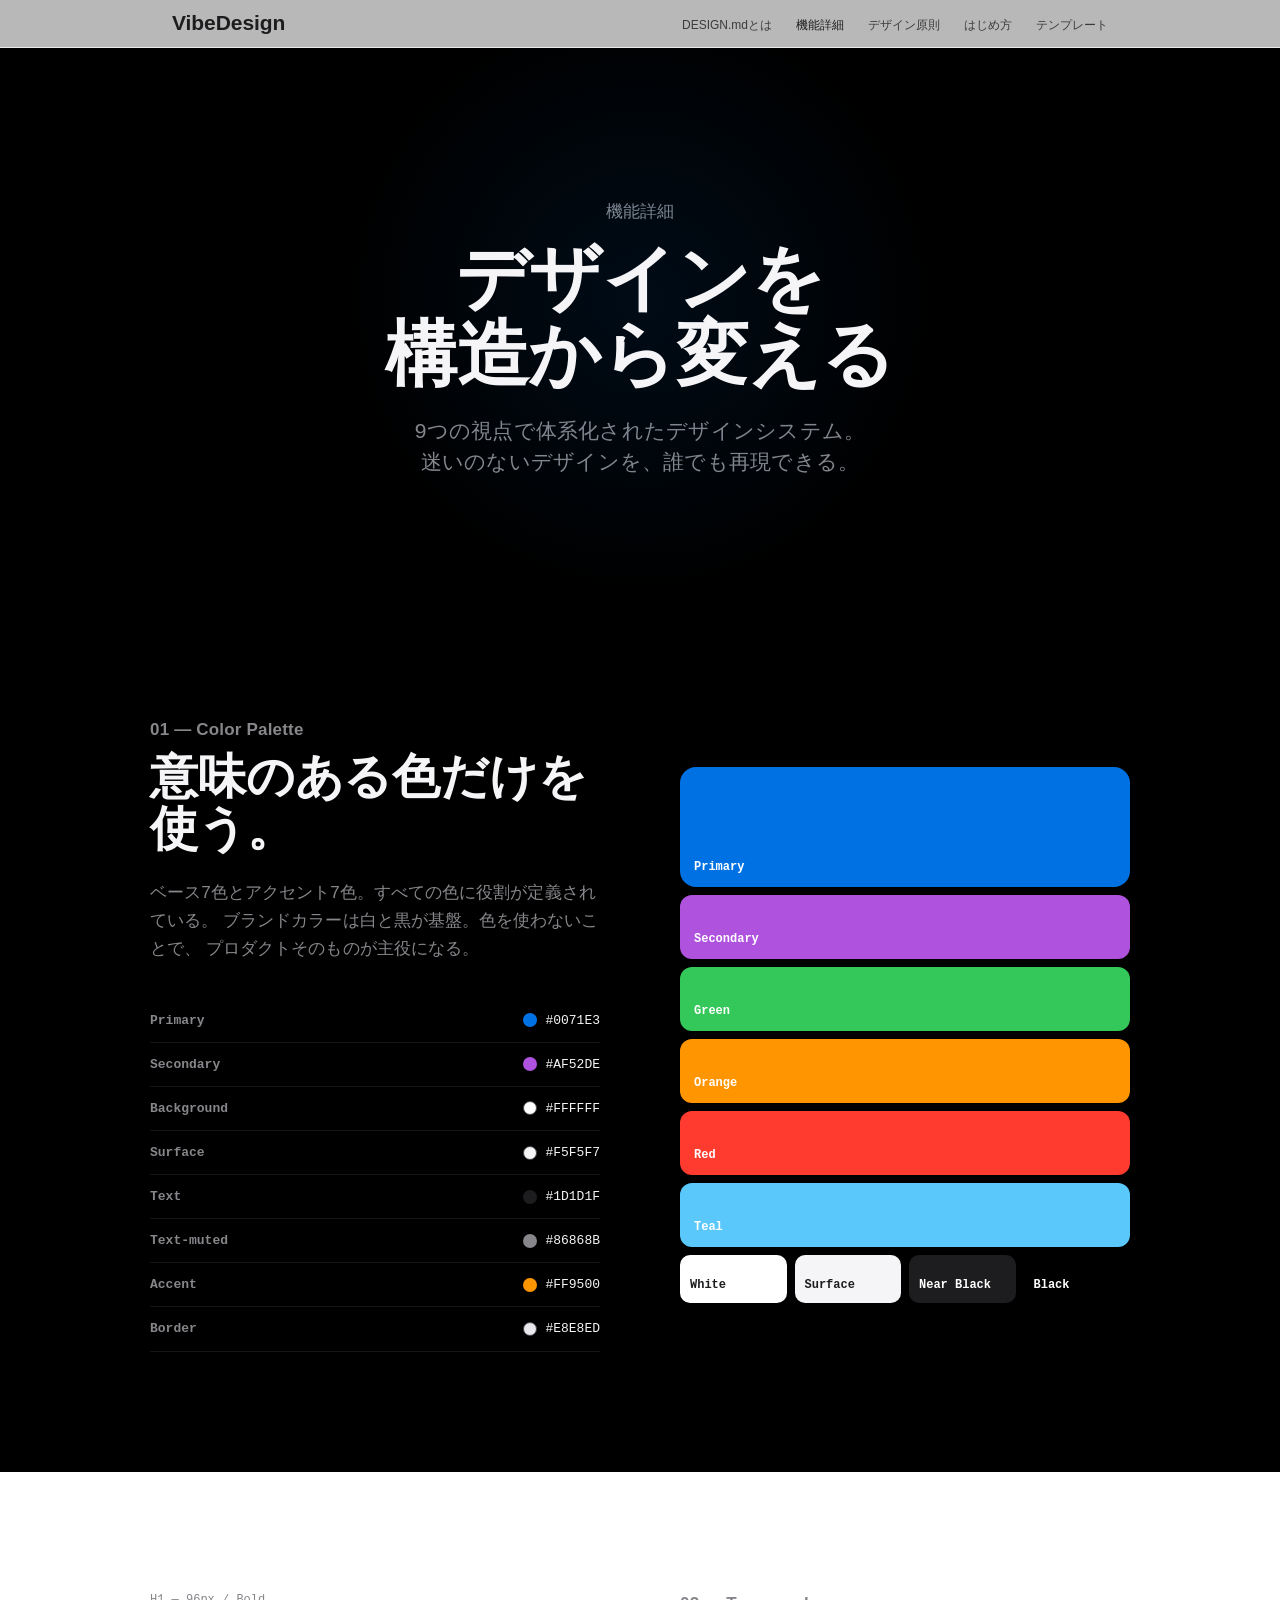
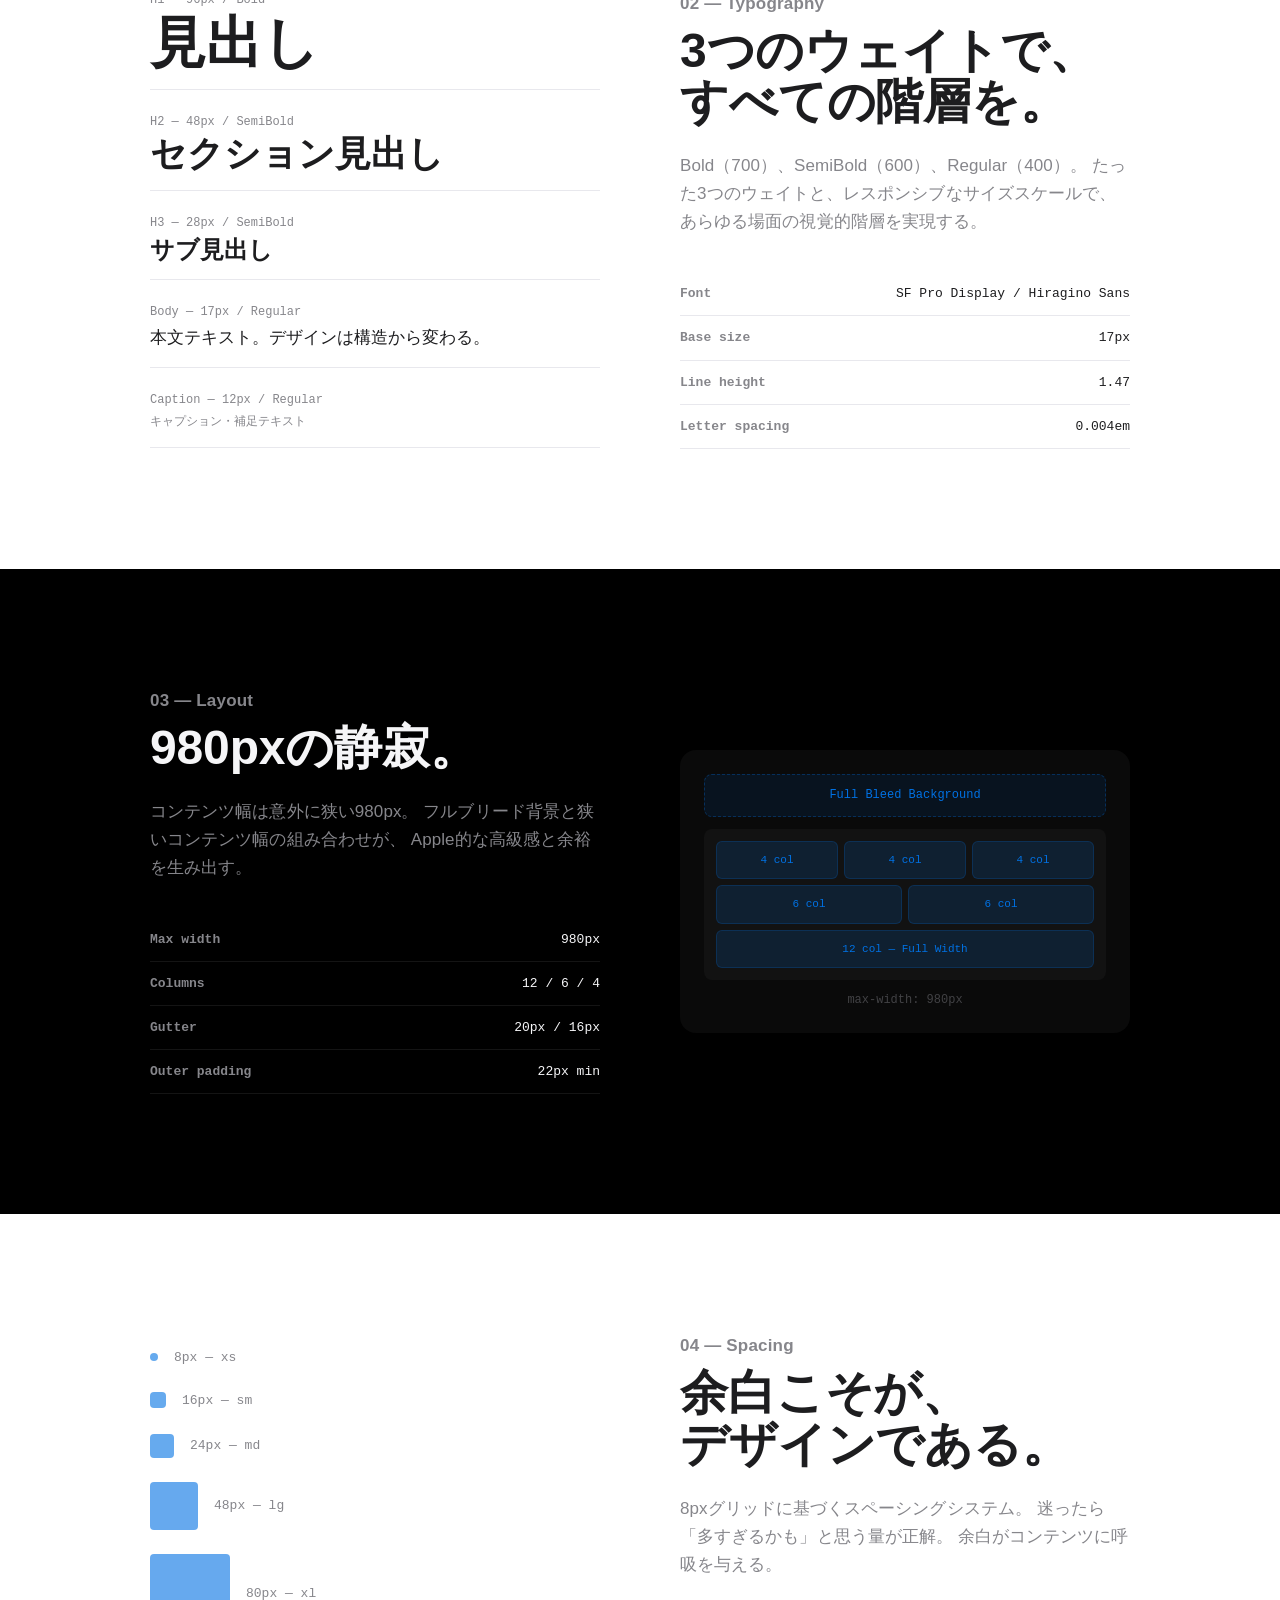
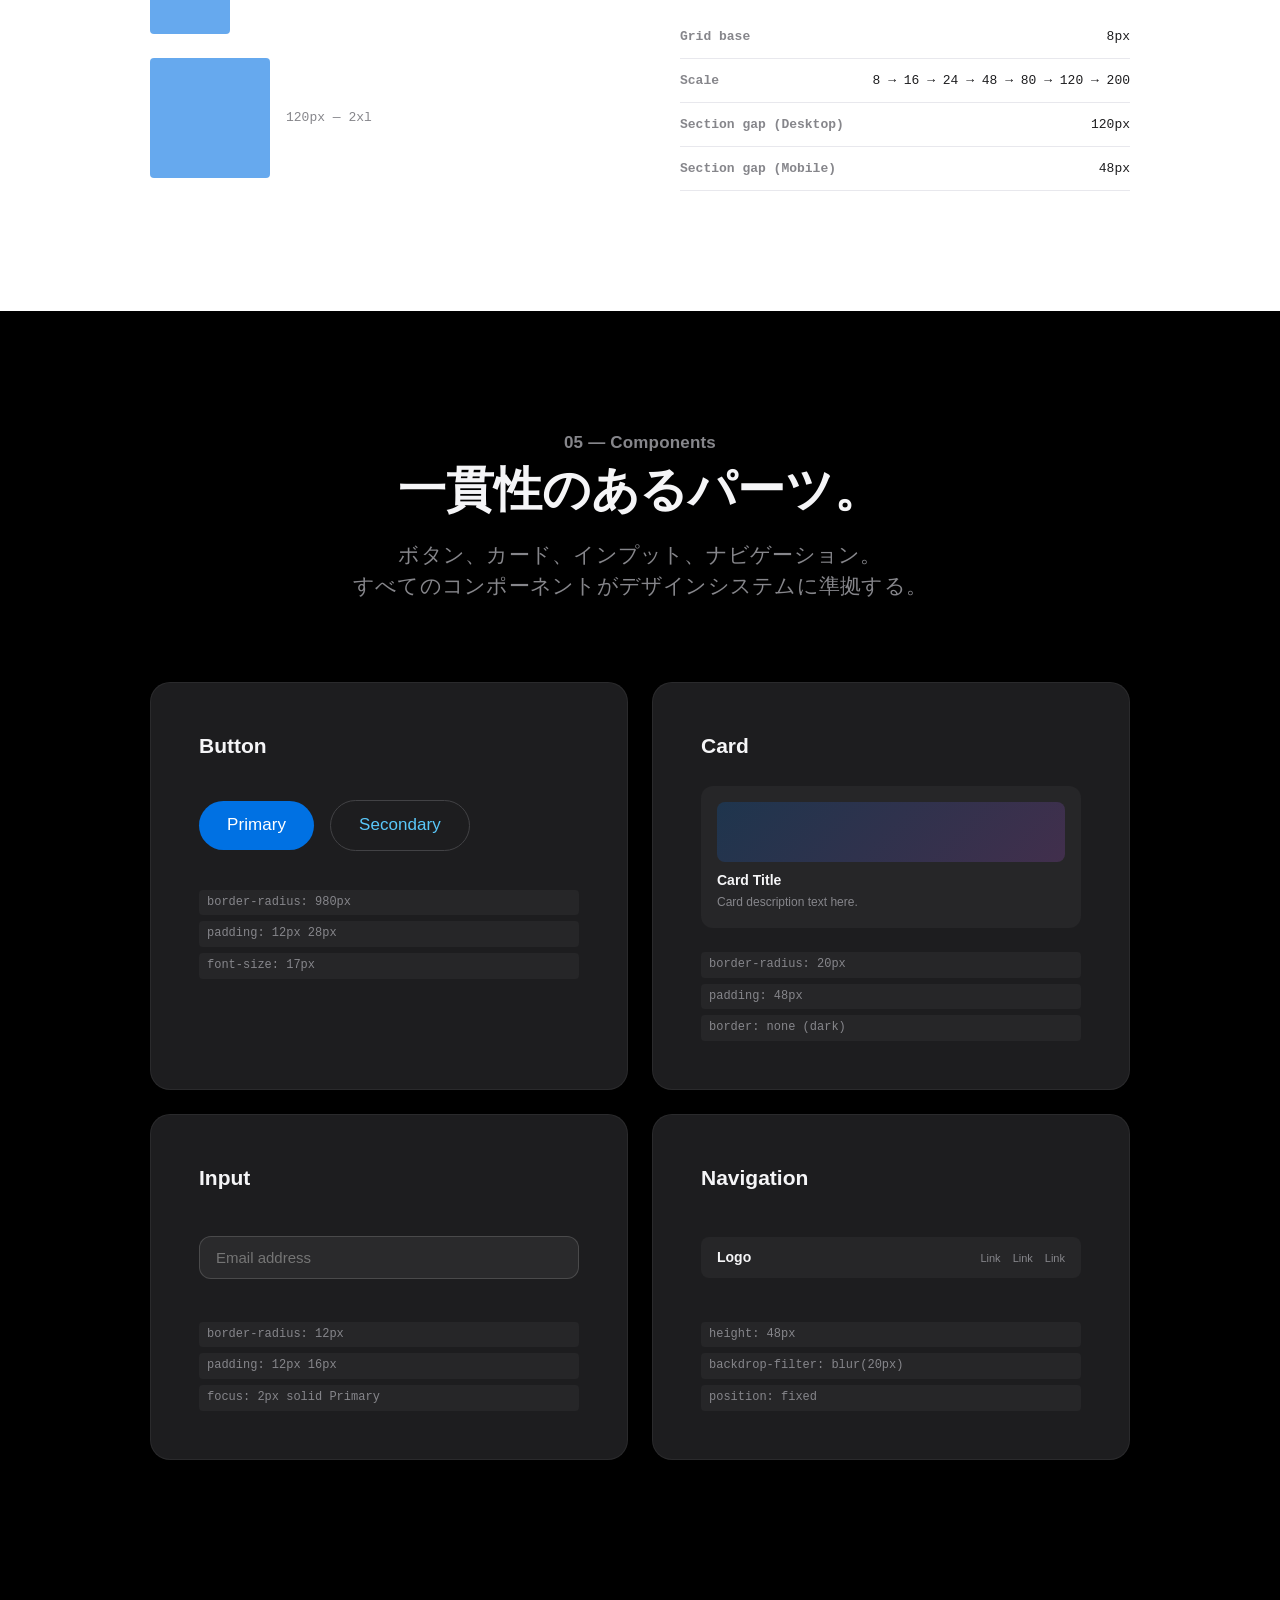
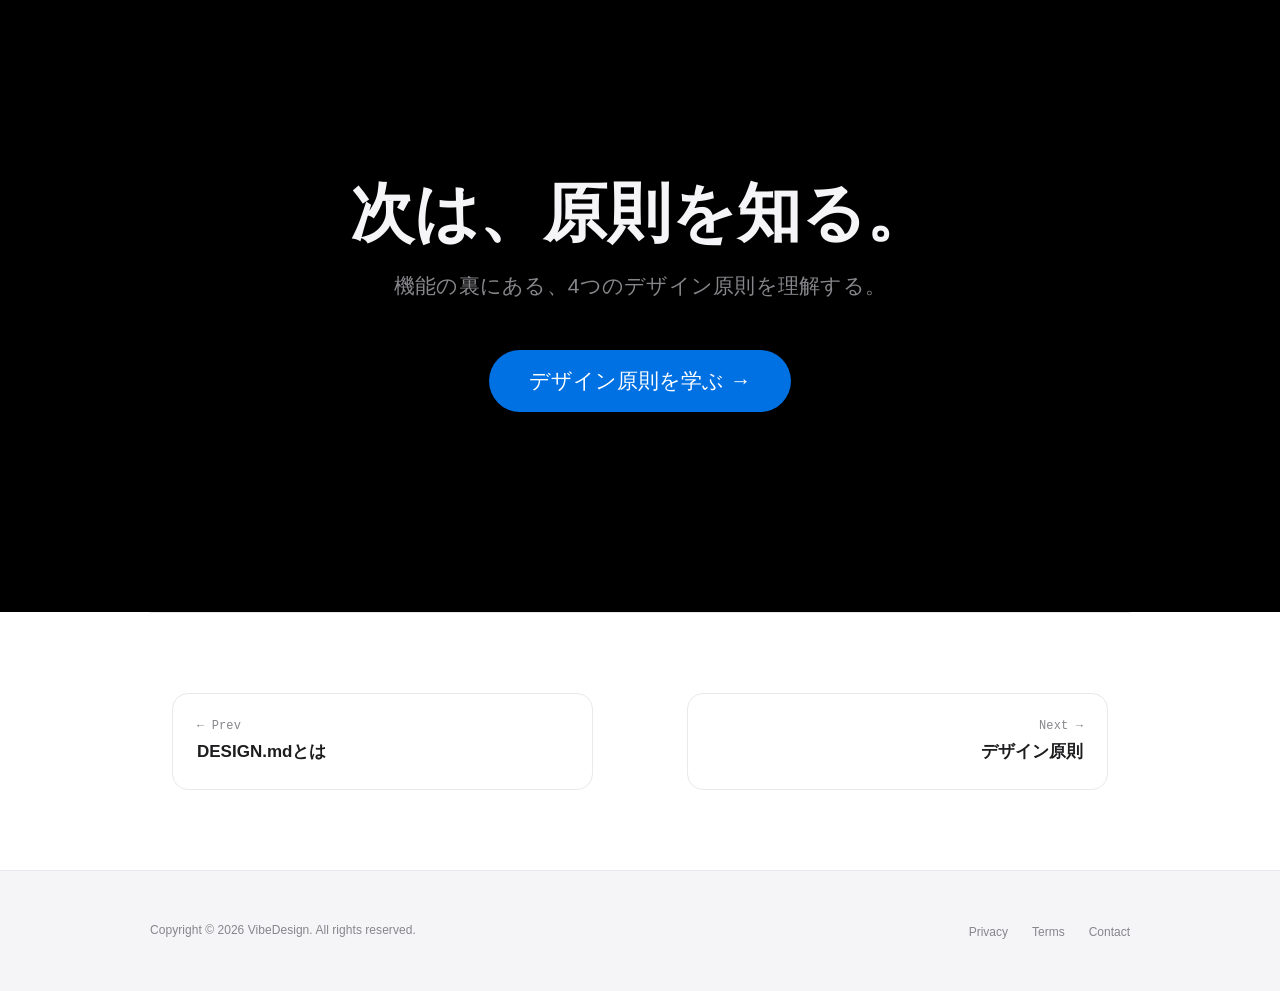
==== commit 6a25bb58: "Remove punctuation from hero titles + update seminar report Remove 、。 from all page hero titles to f" ====
--- a/features.html
+++ b/features.html
@@ -25,7 +25,7 @@
   <!-- Page Hero -->
   <section class="page-hero">
     <p class="page-hero-label">機能詳細</p>
-    <h1 class="page-hero-title">デザインを、<br>構造から変える。</h1>
+    <h1 class="page-hero-title">デザインを<br>構造から変える</h1>
     <p class="page-hero-subtitle">
       9つの視点で体系化されたデザインシステム。<br>
       迷いのないデザインを、誰でも再現できる。
